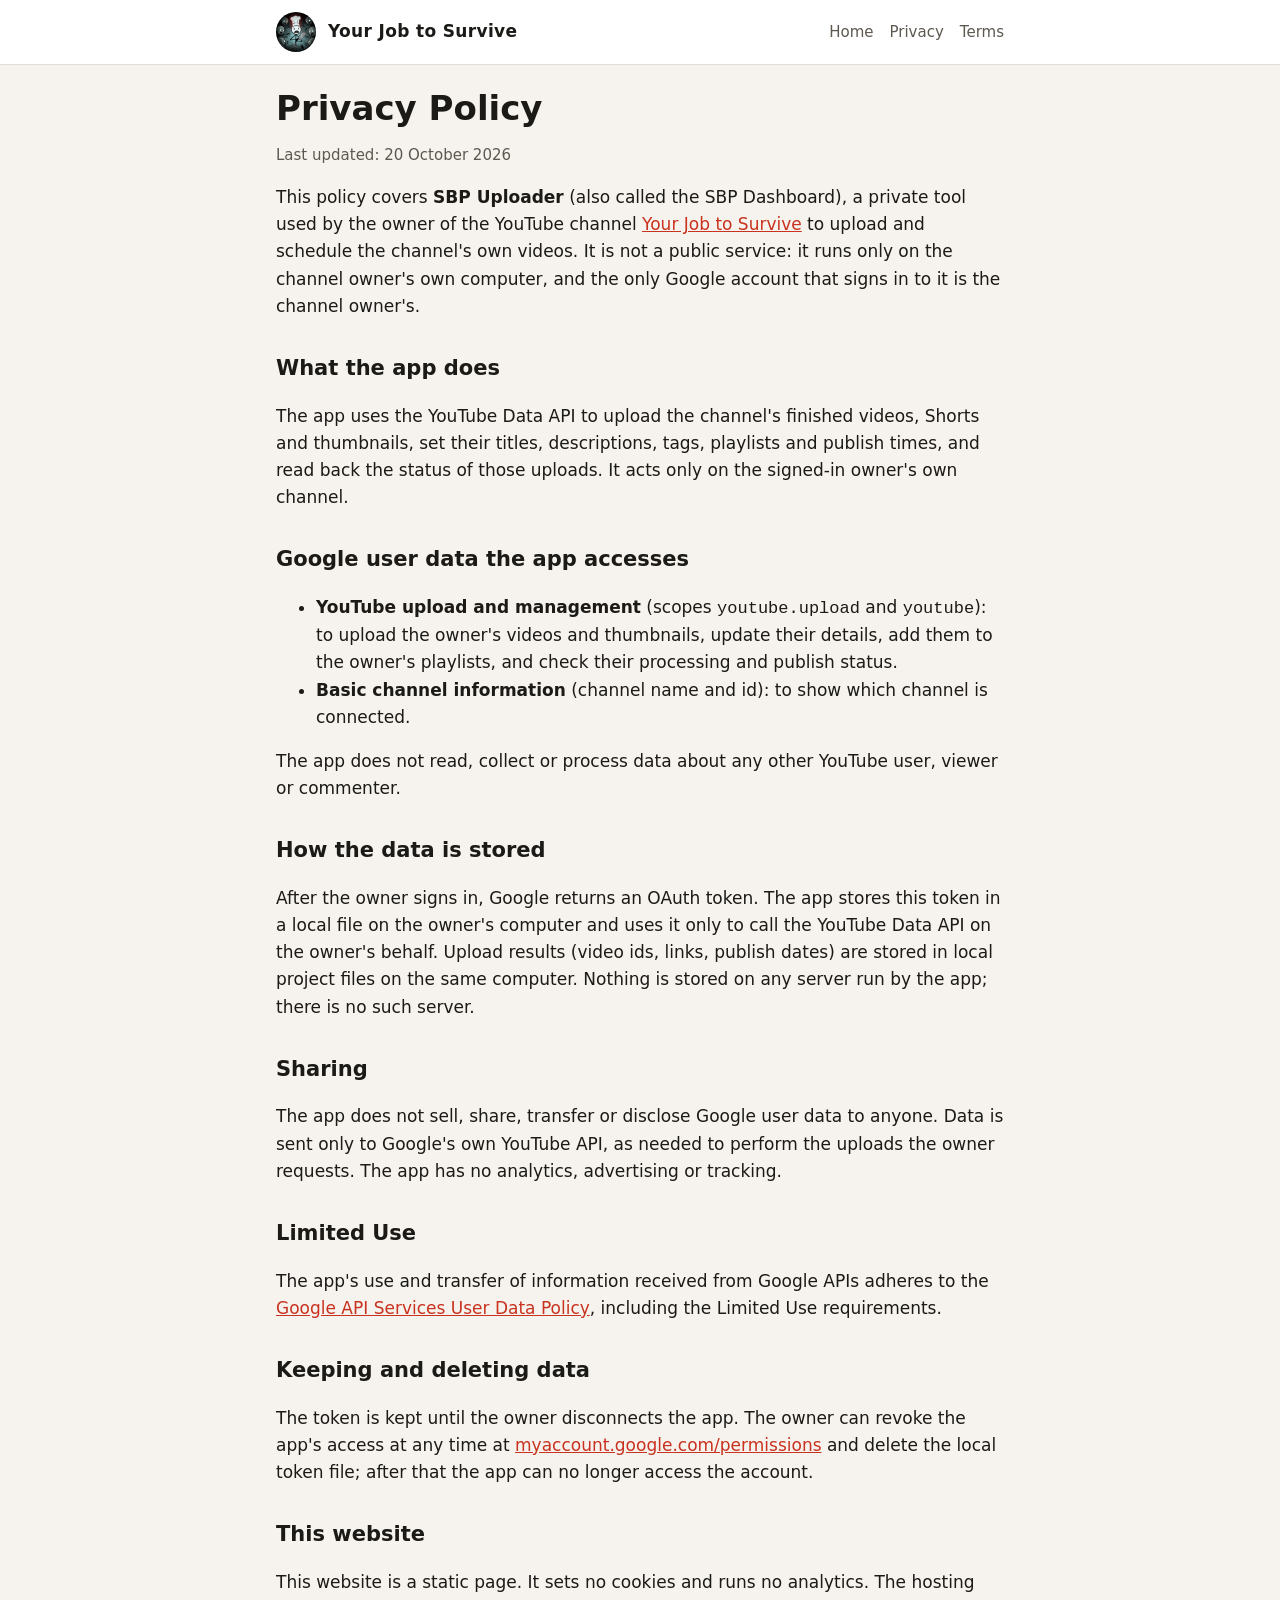
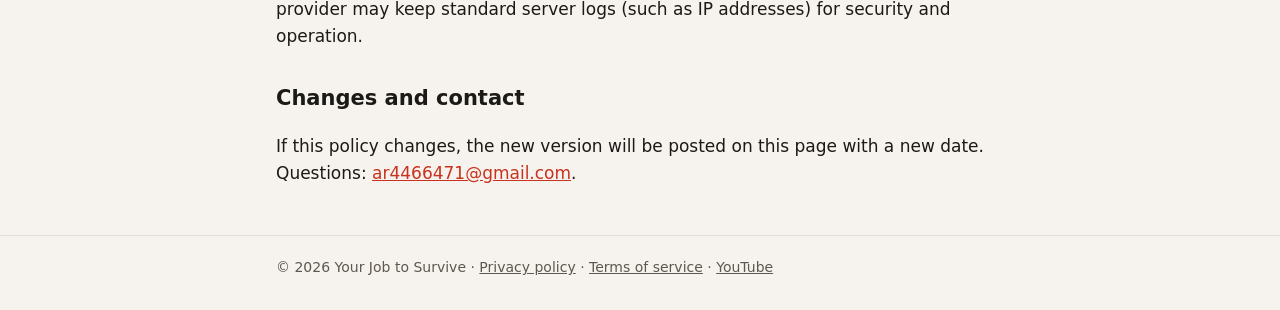
==== privacy.html @ 5906e357 "Your Job to Survive: home, privacy policy, terms" ====
<!doctype html>
<html lang="en">
<head>
<meta charset="utf-8">
<meta name="viewport" content="width=device-width, initial-scale=1">
<title>Privacy Policy · Your Job to Survive</title>
<meta name="description" content="Privacy policy of the SBP Dashboard uploader used by the Your Job to Survive YouTube channel.">
<link rel="icon" href="favicon.png">
<link rel="stylesheet" href="style.css">
</head>
<body>
<header class="top"><div class="wrap">
  <img src="img/avatar.jpg" alt="">
  <a class="name" href="./">Your Job to Survive</a>
  <nav><a href="./">Home</a><a href="privacy.html">Privacy</a><a href="terms.html">Terms</a></nav>
</div></header>

<main class="wrap">
  <h1>Privacy Policy</h1>
  <p class="meta">Last updated: 20 October 2026</p>

  <p>This policy covers <strong>SBP Uploader</strong> (also called the SBP Dashboard), a private tool used by the owner of the YouTube channel <a href="https://www.youtube.com/@your-job-to-survive">Your Job to Survive</a> to upload and schedule the channel's own videos. It is not a public service: it runs only on the channel owner's own computer, and the only Google account that signs in to it is the channel owner's.</p>

  <h2>What the app does</h2>
  <p>The app uses the YouTube Data API to upload the channel's finished videos, Shorts and thumbnails, set their titles, descriptions, tags, playlists and publish times, and read back the status of those uploads. It acts only on the signed-in owner's own channel.</p>

  <h2>Google user data the app accesses</h2>
  <ul>
    <li><strong>YouTube upload and management</strong> (scopes <code>youtube.upload</code> and <code>youtube</code>): to upload the owner's videos and thumbnails, update their details, add them to the owner's playlists, and check their processing and publish status.</li>
    <li><strong>Basic channel information</strong> (channel name and id): to show which channel is connected.</li>
  </ul>
  <p>The app does not read, collect or process data about any other YouTube user, viewer or commenter.</p>

  <h2>How the data is stored</h2>
  <p>After the owner signs in, Google returns an OAuth token. The app stores this token in a local file on the owner's computer and uses it only to call the YouTube Data API on the owner's behalf. Upload results (video ids, links, publish dates) are stored in local project files on the same computer. Nothing is stored on any server run by the app; there is no such server.</p>

  <h2>Sharing</h2>
  <p>The app does not sell, share, transfer or disclose Google user data to anyone. Data is sent only to Google's own YouTube API, as needed to perform the uploads the owner requests. The app has no analytics, advertising or tracking.</p>

  <h2>Limited Use</h2>
  <p>The app's use and transfer of information received from Google APIs adheres to the <a href="https://developers.google.com/terms/api-services-user-data-policy">Google API Services User Data Policy</a>, including the Limited Use requirements.</p>

  <h2>Keeping and deleting data</h2>
  <p>The token is kept until the owner disconnects the app. The owner can revoke the app's access at any time at <a href="https://myaccount.google.com/permissions">myaccount.google.com/permissions</a> and delete the local token file; after that the app can no longer access the account.</p>

  <h2>This website</h2>
  <p>This website is a static page. It sets no cookies and runs no analytics. The hosting provider may keep standard server logs (such as IP addresses) for security and operation.</p>

  <h2>Changes and contact</h2>
  <p>If this policy changes, the new version will be posted on this page with a new date. Questions: <a href="mailto:ar4466471@gmail.com">ar4466471@gmail.com</a>.</p>
</main>

<footer><div class="wrap">
  © 2026 Your Job to Survive · <a href="privacy.html">Privacy policy</a> · <a href="terms.html">Terms of service</a> · <a href="https://www.youtube.com/@your-job-to-survive">YouTube</a>
</div></footer>
</body>
</html>
---- style.css ----
:root {
  --bg: #f6f3ee; --card: #ffffff; --ink: #1b1a17; --muted: #5d5850; --line: #e2ddd3; --accent: #c8321e;
}
@media (prefers-color-scheme: dark) {
  :root { --bg: #141311; --card: #1d1c19; --ink: #efebe4; --muted: #a9a297; --line: #34312c; --accent: #ff6a50; }
}
* { box-sizing: border-box; }
html { -webkit-text-size-adjust: 100%; }
body { margin: 0; background: var(--bg); color: var(--ink); font: 17px/1.6 system-ui, -apple-system, "Segoe UI", Roboto, Arial, sans-serif; }
a { color: var(--accent); }
.wrap { max-width: 760px; margin: 0 auto; padding: 0 16px; }
header.top { border-bottom: 1px solid var(--line); background: var(--card); }
header.top .wrap { display: flex; align-items: center; gap: 12px; padding-top: 12px; padding-bottom: 12px; flex-wrap: wrap; }
header.top img { width: 40px; height: 40px; border-radius: 50%; }
header.top .name { font-weight: 800; letter-spacing: .02em; color: var(--ink); text-decoration: none; }
header.top nav { margin-left: auto; display: flex; gap: 16px; font-size: 15px; }
header.top nav a { color: var(--muted); text-decoration: none; }
header.top nav a:hover { color: var(--accent); }
.banner { display: block; width: 100%; height: auto; border-radius: 12px; margin: 24px 0 8px; }
h1 { font-size: 34px; line-height: 1.15; margin: 24px 0 8px; }
h2 { font-size: 21px; margin: 32px 0 6px; }
p, li { color: var(--ink); }
.lead { font-size: 19px; color: var(--muted); }
.btn { display: inline-block; background: var(--accent); color: #fff; text-decoration: none; font-weight: 700; padding: 11px 20px; border-radius: 8px; margin: 12px 0; }
.meta { color: var(--muted); font-size: 15px; }
footer { border-top: 1px solid var(--line); margin-top: 48px; padding: 20px 0 32px; color: var(--muted); font-size: 14px; }
footer a { color: var(--muted); }
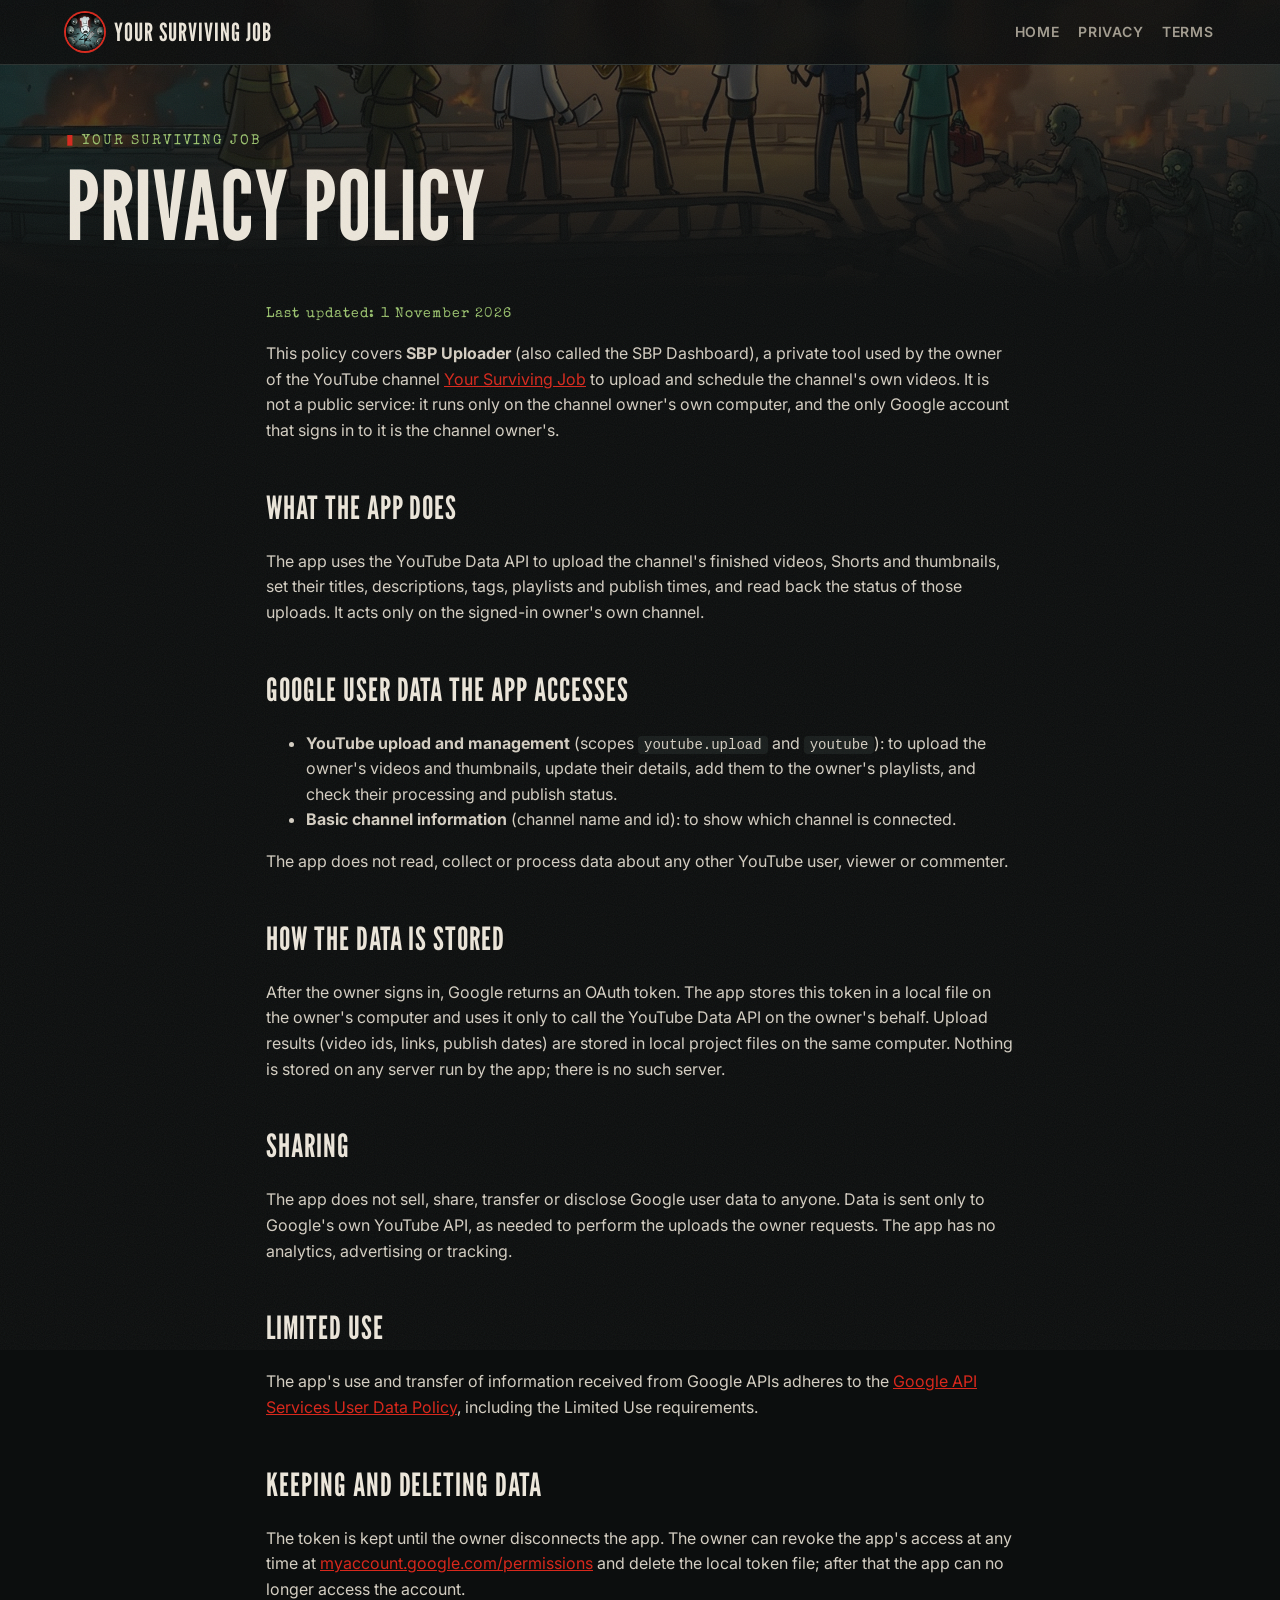
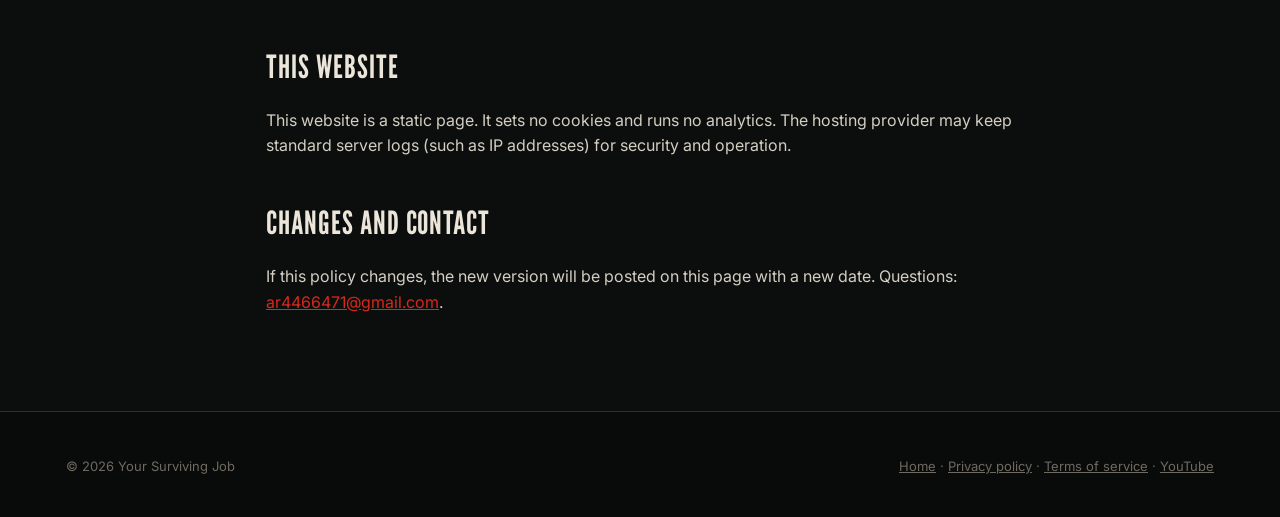
==== commit c623e00d: "Your Surviving Job: new case-archive site, link to @YourSurvivingJob Hero video loop, newest file, c" ====
--- a/privacy.html
+++ b/privacy.html
@@ -3,23 +3,27 @@
 <head>
 <meta charset="utf-8">
 <meta name="viewport" content="width=device-width, initial-scale=1">
-<title>Privacy Policy · Your Job to Survive</title>
-<meta name="description" content="Privacy policy of the SBP Dashboard uploader used by the Your Job to Survive YouTube channel.">
+<title>Privacy Policy · Your Surviving Job</title>
+<meta name="description" content="Privacy policy of the SBP Uploader used by the Your Surviving Job YouTube channel.">
+<meta name="theme-color" content="#0c0e0e">
 <link rel="icon" href="favicon.png">
+<link rel="preconnect" href="https://fonts.googleapis.com">
+<link rel="preconnect" href="https://fonts.gstatic.com" crossorigin>
+<link href="https://fonts.googleapis.com/css2?family=Inter:wght@400;600;700&family=League+Gothic&family=Special+Elite&display=swap" rel="stylesheet">
 <link rel="stylesheet" href="style.css">
 </head>
 <body>
-<header class="top"><div class="wrap">
-  <img src="img/avatar.jpg" alt="">
-  <a class="name" href="./">Your Job to Survive</a>
-  <nav><a href="./">Home</a><a href="privacy.html">Privacy</a><a href="terms.html">Terms</a></nav>
-</div></header>
+<header class="nav solid">
+  <div class="wrap">
+    <a class="brand" href="./"><img src="img/avatar.jpg" alt=""><span>Your Surviving Job</span></a>
+    <nav class="nav-links legal-links"><a href="./">Home</a><a href="privacy.html">Privacy</a><a href="terms.html">Terms</a></nav>
+  </div>
+</header>
+<section class="legal-hero"><div class="wrap"><p class="kicker">Your Surviving Job</p><h1>Privacy Policy</h1></div></section>
+<main class="wrap legal">
+<p class="meta">Last updated: 1 November 2026</p>
 
-<main class="wrap">
-  <h1>Privacy Policy</h1>
-  <p class="meta">Last updated: 20 October 2026</p>
-
-  <p>This policy covers <strong>SBP Uploader</strong> (also called the SBP Dashboard), a private tool used by the owner of the YouTube channel <a href="https://www.youtube.com/@your-job-to-survive">Your Job to Survive</a> to upload and schedule the channel's own videos. It is not a public service: it runs only on the channel owner's own computer, and the only Google account that signs in to it is the channel owner's.</p>
+  <p>This policy covers <strong>SBP Uploader</strong> (also called the SBP Dashboard), a private tool used by the owner of the YouTube channel <a href="https://www.youtube.com/@YourSurvivingJob">Your Surviving Job</a> to upload and schedule the channel's own videos. It is not a public service: it runs only on the channel owner's own computer, and the only Google account that signs in to it is the channel owner's.</p>
 
   <h2>What the app does</h2>
   <p>The app uses the YouTube Data API to upload the channel's finished videos, Shorts and thumbnails, set their titles, descriptions, tags, playlists and publish times, and read back the status of those uploads. It acts only on the signed-in owner's own channel.</p>
@@ -49,9 +53,13 @@
   <h2>Changes and contact</h2>
   <p>If this policy changes, the new version will be posted on this page with a new date. Questions: <a href="mailto:ar4466471@gmail.com">ar4466471@gmail.com</a>.</p>
 </main>
-
-<footer><div class="wrap">
-  © 2026 Your Job to Survive · <a href="privacy.html">Privacy policy</a> · <a href="terms.html">Terms of service</a> · <a href="https://www.youtube.com/@your-job-to-survive">YouTube</a>
-</div></footer>
+<footer>
+  <div class="wrap">
+    <div class="fineprint" style="margin-top:0;border-top:0;padding-top:0">
+      <span>© 2026 Your Surviving Job</span>
+      <span><a href="./" style="color:inherit">Home</a> · <a href="privacy.html" style="color:inherit">Privacy policy</a> · <a href="terms.html" style="color:inherit">Terms of service</a> · <a href="https://www.youtube.com/@YourSurvivingJob" style="color:inherit">YouTube</a></span>
+    </div>
+  </div>
+</footer>
 </body>
 </html>
--- a/style.css
+++ b/style.css
@@ -1,27 +1,308 @@
+/* Your Surviving Job — channel site. Dark "case archive" look: blood red, zombie green, manila folders. */
 :root {
-  --bg: #f6f3ee; --card: #ffffff; --ink: #1b1a17; --muted: #5d5850; --line: #e2ddd3; --accent: #c8321e;
-}
-@media (prefers-color-scheme: dark) {
-  :root { --bg: #141311; --card: #1d1c19; --ink: #efebe4; --muted: #a9a297; --line: #34312c; --accent: #ff6a50; }
+  color-scheme: dark;
+  --bg: #0c0e0e;
+  --bg-2: #131716;
+  --panel: #181d1c;
+  --line: #2a312f;
+  --ink: #ece6da;
+  --muted: #a39d90;
+  --dim: #6f6a61;
+  --red: #d8281c;
+  --red-deep: #8f130c;
+  --green: #9cc46f;
+  --manila: #d9c49a;
+  --manila-dark: #b59f72;
+  --paper: #efe7d4;
+  --paper-ink: #2a241b;
+  --display: "League Gothic", "Oswald", Impact, sans-serif;
+  --type: "Special Elite", "Courier New", monospace;
+  --body: "Inter", system-ui, -apple-system, "Segoe UI", Roboto, Arial, sans-serif;
+  --wrap: 1180px;
+  --radius: 10px;
 }
 * { box-sizing: border-box; }
-html { -webkit-text-size-adjust: 100%; }
-body { margin: 0; background: var(--bg); color: var(--ink); font: 17px/1.6 system-ui, -apple-system, "Segoe UI", Roboto, Arial, sans-serif; }
-a { color: var(--accent); }
-.wrap { max-width: 760px; margin: 0 auto; padding: 0 16px; }
-header.top { border-bottom: 1px solid var(--line); background: var(--card); }
-header.top .wrap { display: flex; align-items: center; gap: 12px; padding-top: 12px; padding-bottom: 12px; flex-wrap: wrap; }
-header.top img { width: 40px; height: 40px; border-radius: 50%; }
-header.top .name { font-weight: 800; letter-spacing: .02em; color: var(--ink); text-decoration: none; }
-header.top nav { margin-left: auto; display: flex; gap: 16px; font-size: 15px; }
-header.top nav a { color: var(--muted); text-decoration: none; }
-header.top nav a:hover { color: var(--accent); }
-.banner { display: block; width: 100%; height: auto; border-radius: 12px; margin: 24px 0 8px; }
-h1 { font-size: 34px; line-height: 1.15; margin: 24px 0 8px; }
-h2 { font-size: 21px; margin: 32px 0 6px; }
-p, li { color: var(--ink); }
-.lead { font-size: 19px; color: var(--muted); }
-.btn { display: inline-block; background: var(--accent); color: #fff; text-decoration: none; font-weight: 700; padding: 11px 20px; border-radius: 8px; margin: 12px 0; }
-.meta { color: var(--muted); font-size: 15px; }
-footer { border-top: 1px solid var(--line); margin-top: 48px; padding: 20px 0 32px; color: var(--muted); font-size: 14px; }
-footer a { color: var(--muted); }
+html { -webkit-text-size-adjust: 100%; scroll-behavior: smooth; scroll-padding-top: 72px; }
+body { margin: 0; background: var(--bg); color: var(--ink); font: 16px/1.6 var(--body); overflow-x: hidden; }
+img, video { max-width: 100%; display: block; }
+a { color: var(--red); }
+button { font: inherit; color: inherit; }
+:focus-visible { outline: 2px solid var(--green); outline-offset: 3px; }
+.wrap { max-width: var(--wrap); margin: 0 auto; padding: 0 16px; }
+.sr-only { position: absolute; width: 1px; height: 1px; overflow: hidden; clip: rect(0 0 0 0); white-space: nowrap; }
+
+/* film grain over everything */
+body::after {
+  content: ""; position: fixed; inset: -50%; z-index: 90; pointer-events: none; opacity: .06;
+  background-image: url("data:image/svg+xml,%3Csvg xmlns='http://www.w3.org/2000/svg' width='160' height='160'%3E%3Cfilter id='n'%3E%3CfeTurbulence type='fractalNoise' baseFrequency='.9' numOctaves='2' stitchTiles='stitch'/%3E%3C/filter%3E%3Crect width='100%25' height='100%25' filter='url(%23n)'/%3E%3C/svg%3E");
+  animation: grain 1s steps(4) infinite;
+}
+@keyframes grain { 0% { transform: translate(0, 0); } 25% { transform: translate(-3%, 2%); } 50% { transform: translate(2%, -3%); } 75% { transform: translate(-2%, -1%); } }
+
+/* ---------- buttons, labels ---------- */
+.btn {
+  display: inline-flex; align-items: center; gap: 10px; border: 0; cursor: pointer; text-decoration: none;
+  font-family: var(--display); font-size: 22px; letter-spacing: .04em; text-transform: uppercase; line-height: 1;
+  padding: 14px 22px 12px; border-radius: 6px; transition: transform .15s, background .15s, box-shadow .15s;
+}
+.btn svg { width: 18px; height: 18px; flex: none; }
+.btn-red { background: var(--red); color: #fff; box-shadow: 0 8px 30px -8px rgba(216, 40, 28, .7); }
+.btn-red:hover { background: #ee3426; transform: translateY(-2px); }
+.btn-ghost { background: rgba(255, 255, 255, .06); color: var(--ink); box-shadow: inset 0 0 0 1px rgba(255, 255, 255, .22); }
+.btn-ghost:hover { background: rgba(255, 255, 255, .12); transform: translateY(-2px); }
+.btn-paper { background: var(--paper-ink); color: var(--paper); }
+.btn-paper:hover { background: #000; }
+.kicker { font-family: var(--type); color: var(--green); font-size: 14px; letter-spacing: .14em; text-transform: uppercase; margin: 0 0 10px; }
+.kicker::before { content: "▮ "; color: var(--red); animation: blink 1.1s steps(2) infinite; }
+@keyframes blink { 50% { opacity: 0; } }
+.h-sec { font-family: var(--display); font-weight: 400; text-transform: uppercase; font-size: clamp(44px, 7vw, 84px); line-height: .92; margin: 0 0 14px; letter-spacing: .01em; }
+.h-sec em { font-style: normal; color: var(--red); }
+.lede { color: var(--muted); font-size: 18px; max-width: 640px; margin: 0; }
+section { position: relative; padding: 96px 0; }
+
+/* ---------- nav ---------- */
+.nav { position: fixed; inset: 0 0 auto; z-index: 50; transition: background .25s, box-shadow .25s; }
+.nav.solid { background: rgba(12, 14, 14, .92); backdrop-filter: blur(10px); box-shadow: 0 1px 0 var(--line); }
+.nav .wrap { display: flex; align-items: center; gap: 18px; height: 64px; }
+.brand { display: flex; align-items: center; gap: 10px; color: var(--ink); text-decoration: none; flex: none; }
+.brand img { width: 38px; height: 38px; border-radius: 50%; box-shadow: 0 0 0 2px var(--red); }
+.brand span { font-family: var(--display); font-size: 25px; letter-spacing: .04em; text-transform: uppercase; line-height: 1; }
+.nav-links { display: flex; gap: 22px; margin-left: auto; }
+.nav-links a { color: var(--muted); text-decoration: none; font-size: 14px; font-weight: 600; letter-spacing: .06em; text-transform: uppercase; }
+.nav-links a:hover { color: var(--ink); }
+.nav .btn { font-size: 18px; padding: 10px 16px 9px; }
+.menu-btn { display: none; background: none; border: 0; padding: 8px; margin-left: auto; cursor: pointer; }
+.menu-btn svg { width: 26px; height: 26px; }
+@media (max-width: 920px) {
+  .nav-links { position: fixed; inset: 64px 0 auto; flex-direction: column; gap: 0; background: rgba(12, 14, 14, .97); padding: 8px 16px 18px; display: none; box-shadow: 0 1px 0 var(--line); }
+  .nav-links.open { display: flex; }
+  .nav-links a { padding: 13px 0; border-bottom: 1px solid var(--line); font-size: 15px; }
+  .menu-btn { display: block; }
+  .nav .btn { display: none; }
+}
+
+/* ---------- hero ---------- */
+.hero { min-height: 100svh; display: flex; align-items: flex-end; padding: 120px 0 56px; overflow: hidden; isolation: isolate; }
+.hero-bg { position: absolute; inset: 0; z-index: -2; }
+.hero-bg video, .hero-bg img { width: 100%; height: 100%; object-fit: cover; transform: scale(1.06); animation: drift 22s ease-in-out infinite alternate; }
+@keyframes drift { to { transform: scale(1.14) translate(-1.5%, -1%); } }
+.hero::before { content: ""; position: absolute; inset: 0; z-index: -1;
+  background: linear-gradient(90deg, rgba(12, 14, 14, .82) 0%, rgba(12, 14, 14, .45) 45%, rgba(12, 14, 14, .1) 75%),
+    linear-gradient(180deg, rgba(12, 14, 14, .65) 0%, rgba(12, 14, 14, 0) 25%, rgba(12, 14, 14, .2) 60%, var(--bg) 100%); }
+.hero::after { content: ""; position: absolute; inset: 0; z-index: -1; pointer-events: none;
+  background: repeating-linear-gradient(0deg, rgba(0, 0, 0, .18) 0 1px, transparent 1px 3px); mix-blend-mode: multiply; }
+.hero h1 { font-family: var(--display); font-weight: 400; text-transform: uppercase; margin: 0 0 18px;
+  font-size: clamp(58px, 11vw, 150px); line-height: .86; letter-spacing: .005em; text-shadow: 0 6px 40px rgba(0, 0, 0, .6); }
+.hero h1 .blood { color: var(--red); position: relative; display: inline-block; text-shadow: 0 0 30px rgba(216, 40, 28, .45); }
+.drip { position: absolute; top: 88%; width: .07em; background: var(--red); border-radius: 0 0 .05em .05em; animation: drip 3.6s ease-in infinite; }
+.drip::after { content: ""; position: absolute; left: 50%; bottom: -.05em; width: .11em; height: .11em; transform: translateX(-50%); border-radius: 50%; background: var(--red); }
+@keyframes drip { 0% { height: 0; opacity: 1; } 60% { height: .32em; opacity: 1; } 100% { height: .36em; opacity: 0; } }
+.hero .lede { color: #d8d2c6; font-size: clamp(17px, 2vw, 21px); max-width: 600px; margin-bottom: 30px; }
+.hero-cta { display: flex; flex-wrap: wrap; gap: 12px; }
+.stats { display: grid; grid-template-columns: repeat(4, 1fr); gap: 0; margin-top: 56px; border-top: 1px solid rgba(255, 255, 255, .14); }
+.stat { padding: 18px 16px 0 0; }
+.stat b { display: block; font-family: var(--display); font-weight: 400; font-size: clamp(40px, 5vw, 60px); line-height: 1; color: var(--ink); }
+.stat span { font-family: var(--type); font-size: 13px; color: var(--muted); letter-spacing: .08em; text-transform: uppercase; }
+@media (max-width: 640px) { .stats { grid-template-columns: repeat(2, 1fr); row-gap: 14px; } }
+.scroll-cue { position: absolute; left: 50%; bottom: 14px; transform: translateX(-50%); width: 22px; height: 36px; border: 2px solid rgba(255, 255, 255, .35); border-radius: 12px; }
+.scroll-cue::after { content: ""; position: absolute; left: 50%; top: 7px; width: 4px; height: 8px; margin-left: -2px; border-radius: 2px; background: var(--ink); animation: cue 1.8s infinite; }
+@keyframes cue { 0% { opacity: 0; transform: translateY(0); } 40% { opacity: 1; } 100% { opacity: 0; transform: translateY(12px); } }
+
+/* ---------- ticker ---------- */
+.ticker { background: var(--red); color: #fff; overflow: hidden; white-space: nowrap; transform: rotate(-1.2deg); margin: -18px -10px 0; position: relative; z-index: 3; box-shadow: 0 10px 30px rgba(0, 0, 0, .5); }
+.ticker-track { display: inline-flex; gap: 40px; padding: 11px 0 9px; animation: tick 40s linear infinite; font-family: var(--display); font-size: 24px; letter-spacing: .06em; text-transform: uppercase; }
+.ticker-track span::before { content: "☠"; margin-right: 40px; opacity: .7; }
+@keyframes tick { to { transform: translateX(-50%); } }
+
+/* ---------- newest file ---------- */
+.feature { display: grid; grid-template-columns: 1.6fr 1fr; gap: 0; margin-top: 40px; border-radius: var(--radius); overflow: hidden; box-shadow: 0 30px 80px -30px rgba(0, 0, 0, .9); }
+.feature > * { min-width: 0; }
+.feature-media { position: relative; cursor: pointer; background: #000; overflow: hidden; display: flex; align-items: center; }
+.feature-media::before { content: ""; position: absolute; inset: -30px; background: var(--thumb) center / cover; filter: blur(22px) brightness(.45); }
+.feature-media img { position: relative; width: 100%; aspect-ratio: 16 / 9; object-fit: cover; transition: transform .6s, filter .3s; box-shadow: 0 10px 40px rgba(0, 0, 0, .6); }
+.feature-media:hover img { transform: scale(1.04); filter: brightness(1.1); }
+.play { position: absolute; inset: 0; margin: auto; width: 88px; height: 88px; border-radius: 50%; border: 0; cursor: pointer; background: rgba(216, 40, 28, .92); display: grid; place-items: center; box-shadow: 0 0 0 10px rgba(216, 40, 28, .25); transition: transform .2s, box-shadow .2s; }
+.play svg { width: 34px; height: 34px; margin-left: 5px; fill: #fff; }
+.feature-media:hover .play, .play:hover { transform: scale(1.08); box-shadow: 0 0 0 16px rgba(216, 40, 28, .2); }
+.badge-new { position: absolute; top: 16px; left: 16px; background: var(--green); color: #0c0e0e; font-family: var(--display); font-size: 20px; letter-spacing: .06em; padding: 5px 12px 3px; border-radius: 4px; text-transform: uppercase; }
+.folder { background: var(--manila); color: var(--paper-ink); padding: 26px 28px 24px; position: relative;
+  background-image: radial-gradient(circle at 85% 15%, rgba(120, 80, 30, .18), transparent 40%), radial-gradient(circle at 10% 90%, rgba(90, 60, 20, .2), transparent 45%); }
+.folder .no { font-family: var(--type); font-size: 14px; letter-spacing: .12em; color: #6b5a3a; }
+.folder h3 { font-family: var(--display); font-weight: 400; font-size: 64px; line-height: .9; text-transform: uppercase; margin: 6px 0 12px; }
+.folder p { margin: 0 0 16px; font-size: 15px; line-height: 1.5; }
+.stamp-hook { display: inline-block; font-family: var(--display); font-size: 26px; letter-spacing: .04em; color: var(--red-deep); border: 3px solid var(--red-deep); padding: 4px 12px 1px; transform: rotate(-3deg); margin: 0 0 18px; mix-blend-mode: multiply; opacity: .9; }
+.folder .btn { margin-top: 6px; }
+
+/* scorecard bars (shared) */
+.score { display: grid; gap: 8px; margin: 0 0 18px; }
+.score-row { display: grid; grid-template-columns: 92px 1fr 26px; align-items: center; gap: 10px; font-family: var(--type); font-size: 13px; letter-spacing: .06em; }
+.score-bar { height: 9px; background: rgba(0, 0, 0, .14); border-radius: 5px; overflow: hidden; }
+.score-bar i { display: block; height: 100%; width: 0; background: currentColor; border-radius: 5px; transition: width 1.1s cubic-bezier(.2, .8, .2, 1); }
+.score-row b { text-align: right; font-family: var(--display); font-weight: 400; font-size: 20px; }
+.verdict { display: flex; align-items: baseline; gap: 10px; font-family: var(--type); font-size: 13px; letter-spacing: .1em; }
+.verdict b { font-family: var(--display); font-weight: 400; font-size: 30px; letter-spacing: .04em; }
+.v-ASSET { color: #2f6b1b; } .v-FUNCTIONAL { color: #8a5a00; } .v-EXPENDABLE { color: var(--red-deep); }
+@media (max-width: 860px) { .feature { grid-template-columns: 1fr; } .folder h3 { font-size: 52px; } }
+
+/* ---------- case files ---------- */
+#files { background: linear-gradient(180deg, var(--bg) 0%, var(--bg-2) 100%); }
+.files-head { display: flex; flex-wrap: wrap; align-items: end; justify-content: space-between; gap: 22px; }
+.chips { display: flex; flex-wrap: wrap; gap: 8px; }
+.chip { border: 1px solid var(--line); background: var(--panel); color: var(--muted); padding: 8px 14px; border-radius: 99px; font-size: 14px; font-weight: 600; cursor: pointer; transition: all .15s; }
+.chip:hover { color: var(--ink); border-color: #45504c; }
+.chip[aria-pressed="true"] { background: var(--ink); color: var(--bg); border-color: var(--ink); }
+.chip small { opacity: .6; margin-left: 4px; }
+.grid { display: grid; grid-template-columns: repeat(auto-fill, minmax(260px, 1fr)); gap: 26px 20px; margin-top: 34px; }
+.card { position: relative; background: var(--panel); border-radius: 4px 12px 12px 12px; cursor: pointer; text-align: left; border: 0; padding: 0; transition: transform .25s, box-shadow .25s; box-shadow: 0 1px 0 rgba(255, 255, 255, .04) inset; animation: rise .5s both; }
+.card::before { content: attr(data-no); position: absolute; left: 0; top: -18px; height: 19px; padding: 2px 14px 0; background: var(--panel); border-radius: 6px 10px 0 0; font-family: var(--type); font-size: 12px; color: var(--muted); letter-spacing: .1em; }
+.card:hover { transform: translateY(-6px) rotate(-.4deg); box-shadow: 0 24px 50px -20px rgba(0, 0, 0, .9), 0 0 0 1px rgba(156, 196, 111, .35); }
+.card .thumb { position: relative; aspect-ratio: 16 / 9; overflow: hidden; border-radius: 0 12px 0 0; background: #000; }
+.card .thumb img { width: 100%; height: 100%; object-fit: cover; transition: transform .5s; }
+.card:hover .thumb img { transform: scale(1.06); }
+.card .dur { position: absolute; right: 8px; bottom: 8px; background: rgba(0, 0, 0, .8); color: #fff; font-size: 12px; font-weight: 700; padding: 2px 6px; border-radius: 4px; }
+.card .closed { position: absolute; left: 50%; top: 50%; width: 70%; transform: translate(-50%, -50%) rotate(-12deg) scale(1.6); opacity: 0; transition: opacity .15s, transform .25s cubic-bezier(.3, 1.6, .5, 1); pointer-events: none; filter: drop-shadow(0 4px 10px rgba(0, 0, 0, .5)); }
+.card:hover .closed { opacity: .95; transform: translate(-50%, -50%) rotate(-12deg) scale(1); }
+.card .body { padding: 14px 16px 16px; }
+.card .job { font-family: var(--display); font-size: 34px; line-height: 1; text-transform: uppercase; margin: 0 0 6px; color: var(--ink); }
+.card .hook { font-family: var(--display); color: var(--red); font-size: 19px; letter-spacing: .04em; margin: 0 0 12px; text-transform: uppercase; }
+.card .meta { display: flex; align-items: center; justify-content: space-between; gap: 8px; font-family: var(--type); font-size: 12px; color: var(--muted); letter-spacing: .06em; }
+.meter { display: flex; align-items: center; gap: 6px; }
+.meter i { width: 64px; height: 6px; background: #2b3331; border-radius: 3px; overflow: hidden; display: block; }
+.meter i::after { content: ""; display: block; height: 100%; width: var(--w); background: var(--c, var(--green)); }
+@keyframes rise { from { opacity: 0; transform: translateY(16px); } }
+
+/* ---------- how it works (desk) ---------- */
+#how { background: #0a0b0a url("img/desk.jpg") center / cover no-repeat; overflow: hidden; }
+#how::before { content: ""; position: absolute; inset: 0; background: linear-gradient(180deg, var(--bg-2) 0%, rgba(10, 11, 10, .55) 18%, rgba(10, 11, 10, .55) 82%, var(--bg) 100%); }
+#how .wrap { position: relative; }
+.timeline { display: grid; grid-template-columns: repeat(5, 1fr); gap: 14px; margin-top: 44px; counter-reset: step; }
+.step { background: var(--paper); color: var(--paper-ink); padding: 20px 18px 22px; border-radius: 2px; box-shadow: 0 18px 40px -12px rgba(0, 0, 0, .8); position: relative; transform: rotate(var(--r, 0deg)); transition: transform .25s; }
+.step:hover { transform: rotate(0) translateY(-6px); }
+.step::before { content: ""; position: absolute; top: -9px; left: 50%; width: 54px; height: 20px; margin-left: -27px; background: rgba(230, 220, 190, .55); transform: rotate(-4deg); box-shadow: 0 1px 2px rgba(0, 0, 0, .2); }
+.step .day { font-family: var(--type); font-size: 13px; color: var(--red-deep); letter-spacing: .12em; }
+.step h4 { font-family: var(--display); font-weight: 400; font-size: 34px; line-height: .95; margin: 4px 0 8px; text-transform: uppercase; }
+.step p { margin: 0; font-size: 14.5px; line-height: 1.5; }
+.step svg { width: 38px; height: 38px; margin-bottom: 8px; color: var(--paper-ink); }
+@media (max-width: 980px) { .timeline { grid-template-columns: repeat(2, 1fr); } .step:last-child { grid-column: 1 / -1; } }
+@media (max-width: 560px) { .timeline { grid-template-columns: 1fr; } }
+.verdicts { display: grid; grid-template-columns: 1.2fr 1fr; gap: 26px; margin-top: 46px; align-items: center; }
+.sc-card { background: var(--paper); color: var(--paper-ink); padding: 26px 28px; border-radius: 2px; position: relative; box-shadow: 0 20px 50px -14px rgba(0, 0, 0, .85); transform: rotate(-1deg); }
+.sc-card h4 { font-family: var(--display); font-weight: 400; font-size: 40px; margin: 0 0 4px; text-transform: uppercase; }
+.sc-card .sub { font-family: var(--type); font-size: 13px; color: #6b5a3a; margin: 0 0 18px; letter-spacing: .06em; }
+.sc-card .score-row { grid-template-columns: 110px 1fr 26px; }
+.sc-card .final-stamp { position: absolute; right: 14px; bottom: 18px; width: 190px; transform: rotate(-14deg) scale(2.2); opacity: 0; transition: transform .35s cubic-bezier(.3, 1.7, .5, 1), opacity .1s; mix-blend-mode: multiply; }
+.sc-card.stamped .final-stamp { opacity: .9; transform: rotate(-14deg) scale(1); }
+.verdict-list { display: grid; gap: 14px; }
+.verdict-list div { background: rgba(12, 14, 14, .78); border: 1px solid var(--line); border-left: 4px solid var(--c); padding: 14px 18px; border-radius: 4px; backdrop-filter: blur(4px); }
+.verdict-list b { font-family: var(--display); font-weight: 400; font-size: 28px; letter-spacing: .05em; color: var(--c); }
+.verdict-list p { margin: 2px 0 0; color: #cfc9bc; font-size: 15px; }
+@media (max-width: 860px) { .verdicts { grid-template-columns: 1fr; } }
+
+/* ---------- lineup ---------- */
+#lineup { background: var(--bg); }
+.lineup { position: relative; margin-top: 40px; border-radius: var(--radius); overflow-x: auto; overflow-y: hidden; background: #d6d4cc; box-shadow: inset 0 0 80px rgba(0, 0, 0, .35); scrollbar-color: #555 #222; }
+.lineup-wall { position: relative; display: flex; align-items: flex-end; gap: 8px; padding: 46px 30px 0; min-width: max-content; height: 430px;
+  background: repeating-linear-gradient(180deg, transparent 0 39px, rgba(30, 30, 30, .55) 39px 41px), linear-gradient(180deg, #e3e1d9, #c9c6bc); }
+.lineup-wall::before { content: ""; position: absolute; inset: 0; background: repeating-linear-gradient(180deg, transparent 0 19px, rgba(30, 30, 30, .22) 19px 20px); pointer-events: none; }
+.lineup-wall .ht { position: absolute; left: 6px; font-family: var(--display); font-size: 16px; color: #333; }
+.suspect { position: relative; flex: none; width: 104px; display: flex; flex-direction: column; align-items: center; cursor: pointer; background: none; border: 0; padding: 0; z-index: 1; }
+.suspect img { height: 300px; width: auto; transition: transform .25s; transform-origin: bottom center; filter: drop-shadow(0 6px 0 rgba(0, 0, 0, .15)); }
+.suspect:hover img, .suspect:focus-visible img { transform: translateY(-10px) scale(1.04); }
+.placard { margin-top: 6px; margin-bottom: 14px; background: #1b1b1b; color: #f3efe6; font-family: var(--display); font-size: 17px; letter-spacing: .04em; text-transform: uppercase; padding: 4px 8px 2px; border-radius: 2px; white-space: nowrap; line-height: 1.1; text-align: center; }
+.placard small { display: block; font-family: var(--type); font-size: 10px; color: #aaa; letter-spacing: .1em; }
+.suspect.sealed { cursor: default; }
+.suspect.sealed img { opacity: .9; }
+.suspect.sealed .placard { background: var(--red-deep); }
+.suspect.sealed::after { content: "?"; position: absolute; top: 18px; font-family: var(--display); font-size: 52px; color: #f3efe6; }
+.lineup-note { display: flex; flex-wrap: wrap; justify-content: space-between; gap: 12px; margin-top: 14px; color: var(--muted); font-size: 14px; font-family: var(--type); letter-spacing: .04em; }
+
+/* ---------- rule generator ---------- */
+#rules { background: radial-gradient(ellipse at 70% 40%, rgba(156, 196, 111, .08), transparent 60%), var(--bg-2); }
+.rules-grid { display: grid; grid-template-columns: 1fr 1.1fr; gap: 48px; align-items: center; }
+.note { background: var(--paper); color: var(--paper-ink); padding: 40px 36px 30px; position: relative; transform: rotate(1.4deg); box-shadow: 0 30px 60px -20px rgba(0, 0, 0, .9);
+  -webkit-mask: linear-gradient(#000, #000) top / 100% calc(100% - 12px) no-repeat, radial-gradient(circle 7px at 50% 100%, transparent 98%, #000) bottom / 18px 12px repeat-x;
+  mask: linear-gradient(#000, #000) top / 100% calc(100% - 12px) no-repeat, radial-gradient(circle 7px at 50% 100%, transparent 98%, #000) bottom / 18px 12px repeat-x; }
+.note .label { font-family: var(--display); color: var(--red-deep); font-size: 26px; letter-spacing: .08em; }
+.note .rule-text { font-family: var(--type); font-size: clamp(26px, 3.4vw, 38px); line-height: 1.2; margin: 10px 0 24px; min-height: 2.4em; }
+.note .rule-text::after { content: "_"; animation: blink 1s steps(2) infinite; }
+.note .from { font-family: var(--type); font-size: 14px; color: #6b5a3a; border-top: 1px dashed #b4a682; padding-top: 12px; display: flex; justify-content: space-between; gap: 10px; flex-wrap: wrap; align-items: center; }
+.note .from a { color: var(--red-deep); font-weight: 700; }
+.rule-actions { display: flex; flex-wrap: wrap; gap: 12px; margin-top: 28px; }
+
+/* ---------- trailers ---------- */
+.reel { display: grid; grid-auto-flow: column; grid-auto-columns: minmax(220px, 260px); gap: 18px; overflow-x: auto; padding: 36px 2px 18px; scroll-snap-type: x mandatory; scrollbar-color: #444 transparent; }
+.phone { position: relative; scroll-snap-align: start; aspect-ratio: 9 / 16; border-radius: 22px; overflow: hidden; background: #000; border: 3px solid #26302d; box-shadow: 0 24px 60px -24px rgba(0, 0, 0, .9); cursor: pointer; }
+.phone video, .phone img { width: 100%; height: 100%; object-fit: cover; }
+.phone .tag { position: absolute; left: 12px; bottom: 12px; right: 12px; display: flex; justify-content: space-between; align-items: center; font-family: var(--display); font-size: 22px; text-transform: uppercase; letter-spacing: .04em; text-shadow: 0 2px 8px #000; pointer-events: none; }
+.phone .tag span { background: var(--red); padding: 3px 8px 1px; border-radius: 3px; font-size: 15px; }
+.phone .mini-play { position: absolute; inset: 0; margin: auto; width: 64px; height: 64px; border-radius: 50%; background: rgba(0, 0, 0, .55); border: 2px solid rgba(255, 255, 255, .8); display: grid; place-items: center; pointer-events: none; transition: opacity .2s; }
+.phone .mini-play svg { width: 24px; height: 24px; fill: #fff; margin-left: 3px; }
+.phone.playing .mini-play, .phone.playing .tag { opacity: 0; }
+
+/* ---------- next job CTA ---------- */
+.cta { overflow: hidden; isolation: isolate; padding: 130px 0; text-align: center; }
+.cta-bg { position: absolute; inset: 0; z-index: -2; background: url("img/key_D.jpg") center 30% / cover; }
+.cta::before { content: ""; position: absolute; inset: 0; z-index: -1; background: radial-gradient(ellipse at center, rgba(12, 14, 14, .55), rgba(12, 14, 14, .93) 70%), linear-gradient(180deg, var(--bg), transparent 20%, transparent 80%, var(--bg)); }
+.cta .h-sec { font-size: clamp(54px, 10vw, 130px); }
+.cta .lede { margin: 0 auto 30px; color: #d8d2c6; }
+.cta .hero-cta { justify-content: center; }
+.worlds { display: flex; justify-content: center; flex-wrap: wrap; gap: 10px; margin-top: 34px; }
+.worlds span { font-family: var(--type); font-size: 13px; letter-spacing: .1em; text-transform: uppercase; padding: 7px 14px; border: 1px dashed rgba(255, 255, 255, .3); border-radius: 99px; color: var(--muted); }
+.worlds span.on { border-style: solid; border-color: var(--green); color: var(--green); }
+
+/* ---------- footer ---------- */
+footer { border-top: 1px solid var(--line); padding: 44px 0 40px; color: var(--muted); font-size: 14px; background: #090a0a; }
+.foot { display: grid; grid-template-columns: 1.4fr 1fr 1fr; gap: 30px; }
+.foot h5 { font-family: var(--display); font-weight: 400; font-size: 20px; letter-spacing: .08em; color: var(--ink); margin: 0 0 10px; text-transform: uppercase; }
+.foot a { color: var(--muted); text-decoration: none; display: block; padding: 3px 0; }
+.foot a:hover { color: var(--ink); }
+.foot .brand { display: flex; margin-bottom: 12px; color: var(--ink); }
+.fineprint { margin-top: 34px; padding-top: 18px; border-top: 1px solid var(--line); font-size: 13px; color: var(--dim); display: flex; flex-wrap: wrap; gap: 8px 22px; justify-content: space-between; }
+@media (max-width: 760px) { .foot { grid-template-columns: 1fr; } }
+
+/* ---------- modal ---------- */
+.modal { position: fixed; inset: 0; z-index: 100; display: none; align-items: center; justify-content: center; padding: 16px; background: rgba(5, 6, 6, .88); backdrop-filter: blur(6px); }
+.modal.open { display: flex; animation: fade .2s; }
+@keyframes fade { from { opacity: 0; } }
+.modal-box { width: min(1060px, 100%); max-height: calc(100svh - 32px); overflow: auto; background: var(--panel); border-radius: 12px; box-shadow: 0 40px 100px rgba(0, 0, 0, .8); animation: pop .25s cubic-bezier(.2, 1.2, .4, 1); }
+@keyframes pop { from { transform: scale(.94); } }
+.modal .player { position: relative; aspect-ratio: 16 / 9; background: #000; }
+.modal .player iframe { position: absolute; inset: 0; width: 100%; height: 100%; border: 0; }
+.modal-info { display: grid; grid-template-columns: 1.3fr 1fr; gap: 28px; padding: 24px 26px 28px; }
+.modal-info .no { font-family: var(--type); color: var(--green); font-size: 13px; letter-spacing: .12em; }
+.modal-info h3 { font-family: var(--display); font-weight: 400; font-size: 46px; line-height: .95; margin: 4px 0 10px; text-transform: uppercase; }
+.modal-info p { color: #cfc9bc; margin: 0 0 14px; }
+.modal-info .q { font-style: italic; color: var(--muted); border-left: 3px solid var(--red); padding-left: 12px; }
+.modal-info ol { margin: 0; padding: 0; list-style: none; counter-reset: r; display: grid; gap: 6px; }
+.modal-info li { counter-increment: r; font-size: 14px; color: #d7d1c4; display: grid; grid-template-columns: 30px 1fr; }
+.modal-info li::before { content: counter(r, decimal-leading-zero); font-family: var(--type); color: var(--red); }
+.modal-info h4 { font-family: var(--display); font-weight: 400; font-size: 22px; letter-spacing: .08em; margin: 0 0 10px; color: var(--muted); }
+.modal .score { color: var(--green); }
+.modal .score-bar { background: #2b3331; }
+.modal-close { position: fixed; top: 14px; right: 16px; width: 46px; height: 46px; border-radius: 50%; border: 0; background: rgba(255, 255, 255, .1); cursor: pointer; display: grid; place-items: center; }
+.modal-close:hover { background: var(--red); }
+.modal-close svg { width: 22px; height: 22px; }
+@media (max-width: 760px) { .modal-info { grid-template-columns: 1fr; padding: 18px; } }
+
+/* ---------- reveal on scroll ---------- */
+.reveal { opacity: 0; transform: translateY(26px); transition: opacity .7s, transform .7s; }
+.reveal.in { opacity: 1; transform: none; }
+.step.reveal.in { transform: rotate(var(--r, 0deg)); }
+.step.reveal.in:hover { transform: rotate(0) translateY(-6px); }
+
+/* ---------- legal pages ---------- */
+.legal-hero { padding: 130px 0 40px; background: linear-gradient(180deg, rgba(12, 14, 14, .55), var(--bg)), url("img/key_E.jpg") center 40% / cover; }
+.legal-hero h1 { font-family: var(--display); font-weight: 400; font-size: clamp(54px, 9vw, 96px); line-height: .9; text-transform: uppercase; margin: 0; }
+.legal { max-width: 780px; padding-bottom: 80px; }
+.legal .meta { font-family: var(--type); color: var(--green); letter-spacing: .08em; font-size: 14px; }
+.legal h2 { font-family: var(--display); font-weight: 400; font-size: 32px; letter-spacing: .03em; text-transform: uppercase; margin: 38px 0 8px; }
+.legal p, .legal li { color: #d4cec2; }
+.legal code { background: var(--panel); padding: 1px 6px; border-radius: 4px; font-size: 14px; }
+
+@media (prefers-reduced-motion: reduce) {
+  *, *::before, *::after { animation: none !important; transition: none !important; }
+  .reveal { opacity: 1; transform: none; }
+}
+.nav-links.legal-links { display: flex; position: static; flex-direction: row; gap: 18px; background: none; padding: 0; box-shadow: none; }
+.nav-links.legal-links a { padding: 0; border: 0; }
+@media (max-width: 560px) { .legal-links { gap: 14px; } .nav:has(.legal-links) .brand span { display: none; } }
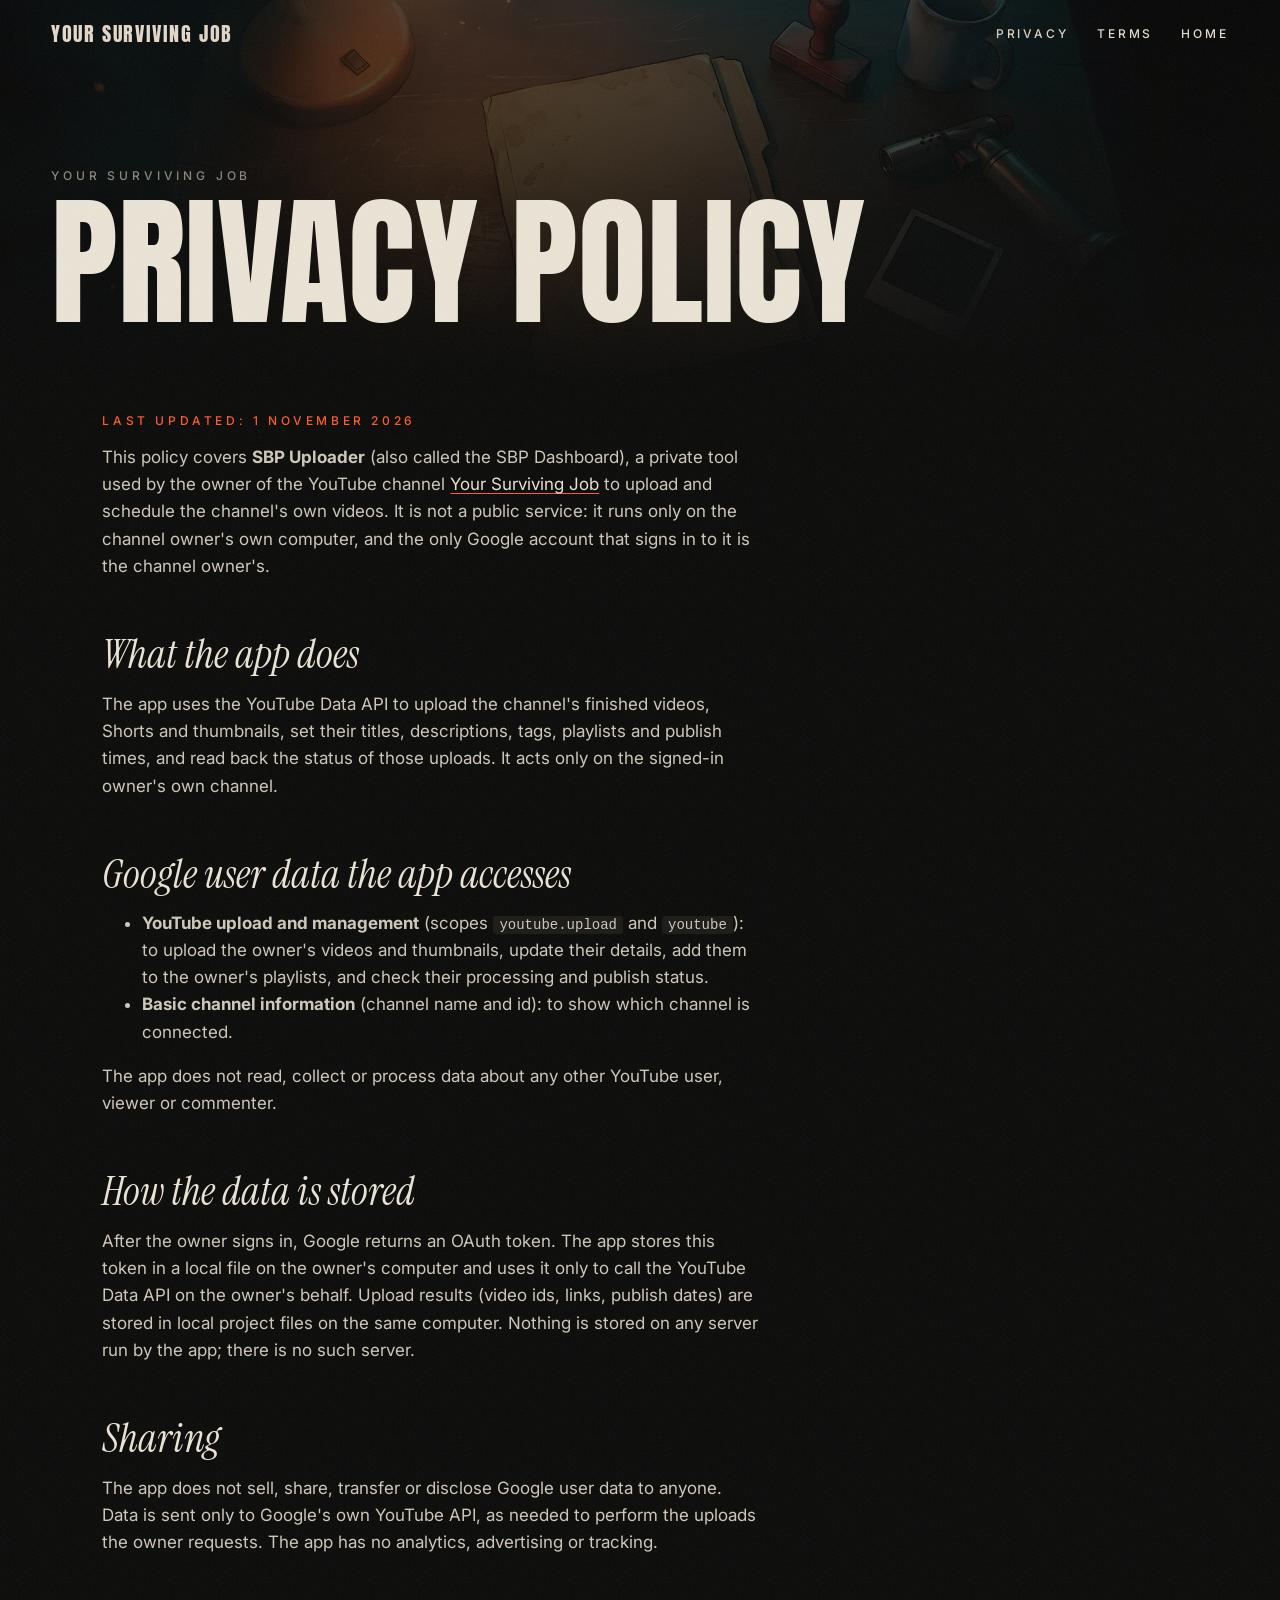
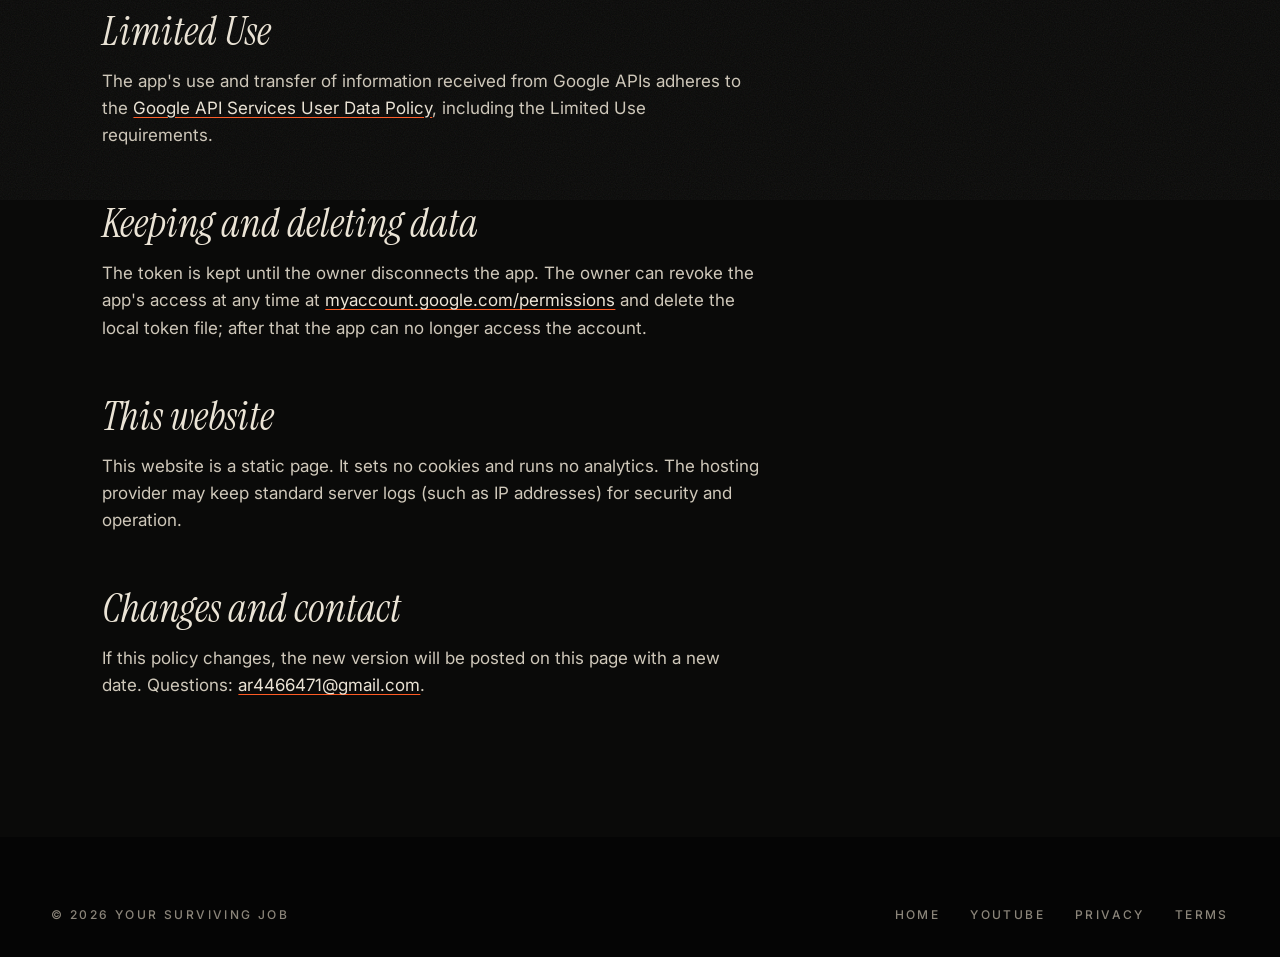
==== commit 48bc0382: "Site v3: cinematic channel introduction Torch-cursor hero over a new painting, manifesto, pinned job" ====
--- a/privacy.html
+++ b/privacy.html
@@ -5,22 +5,25 @@
 <meta name="viewport" content="width=device-width, initial-scale=1">
 <title>Privacy Policy · Your Surviving Job</title>
 <meta name="description" content="Privacy policy of the SBP Uploader used by the Your Surviving Job YouTube channel.">
-<meta name="theme-color" content="#0c0e0e">
+<meta name="theme-color" content="#0a0a09">
 <link rel="icon" href="favicon.png">
 <link rel="preconnect" href="https://fonts.googleapis.com">
 <link rel="preconnect" href="https://fonts.gstatic.com" crossorigin>
-<link href="https://fonts.googleapis.com/css2?family=Inter:wght@400;600;700&family=League+Gothic&family=Special+Elite&display=swap" rel="stylesheet">
+<link href="https://fonts.googleapis.com/css2?family=Anton&family=Instrument+Serif:ital@0;1&family=Inter:wght@400;500;600&display=swap" rel="stylesheet">
 <link rel="stylesheet" href="style.css">
 </head>
 <body>
-<header class="nav solid">
-  <div class="wrap">
-    <a class="brand" href="./"><img src="img/avatar.jpg" alt=""><span>Your Surviving Job</span></a>
-    <nav class="nav-links legal-links"><a href="./">Home</a><a href="privacy.html">Privacy</a><a href="terms.html">Terms</a></nav>
-  </div>
+<div class="grain" aria-hidden="true"></div>
+<header class="bar">
+  <a class="wordmark" href="./">Your Surviving Job</a>
+  <nav class="bar-right">
+    <a class="opt" href="privacy.html">Privacy</a>
+    <a class="opt" href="terms.html">Terms</a>
+    <a href="./">Home</a>
+  </nav>
 </header>
-<section class="legal-hero"><div class="wrap"><p class="kicker">Your Surviving Job</p><h1>Privacy Policy</h1></div></section>
-<main class="wrap legal">
+<section class="legal-head"><div class="eyebrow">Your Surviving Job</div><h1>Privacy Policy</h1></section>
+<main class="legal">
 <p class="meta">Last updated: 1 November 2026</p>
 
   <p>This policy covers <strong>SBP Uploader</strong> (also called the SBP Dashboard), a private tool used by the owner of the YouTube channel <a href="https://www.youtube.com/@YourSurvivingJob">Your Surviving Job</a> to upload and schedule the channel's own videos. It is not a public service: it runs only on the channel owner's own computer, and the only Google account that signs in to it is the channel owner's.</p>
@@ -54,11 +57,14 @@
   <p>If this policy changes, the new version will be posted on this page with a new date. Questions: <a href="mailto:ar4466471@gmail.com">ar4466471@gmail.com</a>.</p>
 </main>
 <footer>
-  <div class="wrap">
-    <div class="fineprint" style="margin-top:0;border-top:0;padding-top:0">
-      <span>© 2026 Your Surviving Job</span>
-      <span><a href="./" style="color:inherit">Home</a> · <a href="privacy.html" style="color:inherit">Privacy policy</a> · <a href="terms.html" style="color:inherit">Terms of service</a> · <a href="https://www.youtube.com/@YourSurvivingJob" style="color:inherit">YouTube</a></span>
-    </div>
+  <div class="foot-row">
+    <span>© 2026 Your Surviving Job</span>
+    <nav>
+      <a href="./">Home</a>
+      <a href="https://www.youtube.com/@YourSurvivingJob" target="_blank" rel="noopener">YouTube</a>
+      <a href="privacy.html">Privacy</a>
+      <a href="terms.html">Terms</a>
+    </nav>
   </div>
 </footer>
 </body>
--- a/style.css
+++ b/style.css
@@ -1,308 +1,204 @@
-/* Your Surviving Job — channel site. Dark "case archive" look: blood red, zombie green, manila folders. */
+/* Your Surviving Job — channel site v3. Near-black canvas, bone type, one ember accent. Anton · Instrument Serif · Inter. */
 :root {
   color-scheme: dark;
-  --bg: #0c0e0e;
-  --bg-2: #131716;
-  --panel: #181d1c;
-  --line: #2a312f;
-  --ink: #ece6da;
-  --muted: #a39d90;
-  --dim: #6f6a61;
-  --red: #d8281c;
-  --red-deep: #8f130c;
-  --green: #9cc46f;
-  --manila: #d9c49a;
-  --manila-dark: #b59f72;
-  --paper: #efe7d4;
-  --paper-ink: #2a241b;
-  --display: "League Gothic", "Oswald", Impact, sans-serif;
-  --type: "Special Elite", "Courier New", monospace;
-  --body: "Inter", system-ui, -apple-system, "Segoe UI", Roboto, Arial, sans-serif;
-  --wrap: 1180px;
-  --radius: 10px;
+  --ink: #0a0a09;
+  --ink-2: #11110f;
+  --bone: #ebe4d6;
+  --muted: #8b857a;
+  --faint: #3b3934;
+  --ember: #ff5b24;
+  --display: "Anton", "Oswald", Impact, sans-serif;
+  --serif: "Instrument Serif", "Times New Roman", serif;
+  --sans: "Inter", system-ui, -apple-system, "Segoe UI", Roboto, sans-serif;
+  --gutter: clamp(16px, 4vw, 64px);
+  --ease: cubic-bezier(.16, 1, .3, 1);
 }
 * { box-sizing: border-box; }
-html { -webkit-text-size-adjust: 100%; scroll-behavior: smooth; scroll-padding-top: 72px; }
-body { margin: 0; background: var(--bg); color: var(--ink); font: 16px/1.6 var(--body); overflow-x: hidden; }
-img, video { max-width: 100%; display: block; }
-a { color: var(--red); }
-button { font: inherit; color: inherit; }
-:focus-visible { outline: 2px solid var(--green); outline-offset: 3px; }
-.wrap { max-width: var(--wrap); margin: 0 auto; padding: 0 16px; }
+html { -webkit-text-size-adjust: 100%; }
+html.lenis, html.lenis body { height: auto; }
+.lenis.lenis-smooth { scroll-behavior: auto !important; }
+body { margin: 0; background: var(--ink); color: var(--bone); font: 400 16px/1.6 var(--sans); overflow-x: clip; -webkit-font-smoothing: antialiased; }
+img, video { display: block; max-width: 100%; }
+a { color: inherit; }
+::selection { background: var(--ember); color: var(--ink); }
+:focus-visible { outline: 1px solid var(--ember); outline-offset: 4px; }
 .sr-only { position: absolute; width: 1px; height: 1px; overflow: hidden; clip: rect(0 0 0 0); white-space: nowrap; }
 
-/* film grain over everything */
-body::after {
-  content: ""; position: fixed; inset: -50%; z-index: 90; pointer-events: none; opacity: .06;
-  background-image: url("data:image/svg+xml,%3Csvg xmlns='http://www.w3.org/2000/svg' width='160' height='160'%3E%3Cfilter id='n'%3E%3CfeTurbulence type='fractalNoise' baseFrequency='.9' numOctaves='2' stitchTiles='stitch'/%3E%3C/filter%3E%3Crect width='100%25' height='100%25' filter='url(%23n)'/%3E%3C/svg%3E");
-  animation: grain 1s steps(4) infinite;
+/* film grain */
+.grain { position: fixed; inset: -100%; z-index: 80; pointer-events: none; opacity: .07;
+  background-image: url("data:image/svg+xml,%3Csvg xmlns='http://www.w3.org/2000/svg' width='200' height='200'%3E%3Cfilter id='n'%3E%3CfeTurbulence type='fractalNoise' baseFrequency='.85' numOctaves='3' stitchTiles='stitch'/%3E%3C/filter%3E%3Crect width='100%25' height='100%25' filter='url(%23n)'/%3E%3C/svg%3E");
+  animation: grain .9s steps(5) infinite; }
+@keyframes grain { 20% { transform: translate(-4%, 3%); } 40% { transform: translate(3%, -2%); } 60% { transform: translate(-2%, -4%); } 80% { transform: translate(4%, 2%); } }
+
+/* small type helpers */
+.eyebrow { font: 500 12px/1 var(--sans); letter-spacing: .32em; text-transform: uppercase; color: var(--muted); }
+.eyebrow b { color: var(--ember); font-weight: 500; }
+.serif { font-family: var(--serif); font-style: italic; font-weight: 400; }
+.mask { display: inline-block; overflow: hidden; vertical-align: top; padding-bottom: .04em; }
+.mask > span { display: inline-block; will-change: transform; }
+
+/* ---------- preloader ---------- */
+.loader { position: fixed; inset: 0; z-index: 100; background: #050505; display: grid; place-items: center; }
+.loader-inner { width: min(520px, 80vw); display: grid; gap: 22px; justify-items: center; }
+.loader svg { width: 100%; height: 70px; overflow: visible; }
+.loader path { fill: none; stroke: var(--ember); stroke-width: 2; stroke-linecap: round; stroke-linejoin: round; filter: drop-shadow(0 0 6px rgba(255, 91, 36, .8)); }
+.loader-day { font: 400 15px/1 var(--sans); letter-spacing: .4em; color: var(--muted); }
+.loader-day span { color: var(--bone); font-variant-numeric: tabular-nums; }
+.no-js .loader { display: none; }
+
+/* ---------- top bar ---------- */
+.bar { position: fixed; inset: 0 0 auto; z-index: 60; display: flex; align-items: center; justify-content: space-between; padding: 22px var(--gutter); mix-blend-mode: difference; pointer-events: none; }
+.bar a { pointer-events: auto; text-decoration: none; }
+.wordmark { font: 400 20px/1 var(--display); letter-spacing: .08em; text-transform: uppercase; }
+.bar-right { display: flex; gap: 28px; align-items: center; font: 500 12px/1 var(--sans); letter-spacing: .24em; text-transform: uppercase; }
+.bar-right a { position: relative; padding: 6px 0; }
+.bar-right a::after { content: ""; position: absolute; left: 0; right: 0; bottom: 0; height: 1px; background: currentColor; transform: scaleX(0); transform-origin: right; transition: transform .5s var(--ease); }
+.bar-right a:hover::after { transform: scaleX(1); transform-origin: left; }
+@media (max-width: 640px) { .bar-right .opt { display: none; } }
+
+/* ---------- hero ---------- */
+.hero { position: relative; height: 100svh; min-height: 560px; overflow: hidden; isolation: isolate; cursor: none; }
+.hero-media { position: absolute; inset: -4% -2%; z-index: -3; }
+.hero-media img, .hero-media video { position: absolute; inset: 0; width: 100%; height: 100%; object-fit: cover; object-position: 66% 60%; }
+.torch { position: absolute; inset: 0; z-index: -2; pointer-events: none; --x: 70%; --y: 55%; --r: 220px;
+  background: rgba(4, 6, 8, .8);
+  -webkit-mask: radial-gradient(circle var(--r) at var(--x) var(--y), transparent 0%, transparent 52%, rgba(0, 0, 0, .75) 82%, #000 100%);
+  mask: radial-gradient(circle var(--r) at var(--x) var(--y), transparent 0%, transparent 52%, rgba(0, 0, 0, .75) 82%, #000 100%); }
+.torch-glow { position: absolute; inset: 0; z-index: -2; pointer-events: none; mix-blend-mode: soft-light;
+  background: radial-gradient(circle calc(var(--r) * 1.1) at var(--x) var(--y), rgba(255, 170, 90, .55), transparent 70%); }
+.hero-shade { position: absolute; inset: 0; z-index: -1; pointer-events: none;
+  background: linear-gradient(180deg, rgba(10, 10, 9, .55) 0%, transparent 22%, transparent 84%, var(--ink) 100%); }
+.hero-copy { position: absolute; inset: clamp(96px, 15vh, 150px) var(--gutter) clamp(26px, 6vh, 60px); display: flex; flex-direction: column; justify-content: space-between; pointer-events: none; }
+.hero-copy a { pointer-events: auto; }
+.hero h1 { margin: 0; font: 400 clamp(64px, 13.5vw, 230px)/.86 var(--display); text-transform: uppercase; letter-spacing: -.005em; }
+.hero h1 .serif { text-transform: none; font-size: .86em; letter-spacing: -.01em; color: var(--ember); padding-right: .06em; }
+.hero-meta { display: flex; flex-wrap: wrap; flex-direction: row-reverse; align-items: flex-end; justify-content: space-between; gap: 18px 40px; }
+.hero-meta p { margin: 0; max-width: 420px; color: #cfc8ba; font-size: 15px; }
+.torch-hint { font: 500 11px/1 var(--sans); letter-spacing: .3em; text-transform: uppercase; color: var(--muted); display: flex; align-items: center; gap: 12px; }
+.torch-hint i { width: 9px; height: 9px; border-radius: 50%; background: var(--ember); box-shadow: 0 0 12px var(--ember); animation: pulse 1.8s ease-in-out infinite; }
+@keyframes pulse { 50% { opacity: .3; } }
+.btn { display: inline-flex; align-items: center; gap: 14px; padding: 16px 26px; border-radius: 99px; text-decoration: none; font: 600 13px/1 var(--sans); letter-spacing: .18em; text-transform: uppercase; transition: background .4s var(--ease), color .4s var(--ease), transform .4s var(--ease); cursor: pointer; }
+.btn svg { width: 14px; height: 14px; transition: transform .4s var(--ease); }
+.btn:hover svg { transform: translate(3px, -3px); }
+.btn-ember { background: var(--ember); color: #120700; }
+.btn-ember:hover { background: var(--bone); }
+.btn-line { box-shadow: inset 0 0 0 1px rgba(235, 228, 214, .35); color: var(--bone); }
+.btn-line:hover { background: var(--bone); color: var(--ink); }
+
+/* ---------- manifesto ---------- */
+.manifesto { padding: clamp(120px, 22vh, 260px) var(--gutter) clamp(100px, 18vh, 220px); }
+.manifesto .eyebrow { margin-bottom: 40px; }
+.manifesto p { margin: 0; max-width: 1280px; font: 400 clamp(38px, 6.2vw, 104px)/1.02 var(--serif); letter-spacing: -.015em; }
+.manifesto .w { color: var(--faint); transition: color .2s linear; }
+.manifesto .w.on { color: var(--bone); }
+.manifesto .w.hot.on { color: var(--ember); font-style: italic; }
+.no-js .manifesto .w { color: var(--bone); }
+
+/* ---------- jobs (pinned horizontal) ---------- */
+.jobs { position: relative; overflow: hidden; }
+.jobs-track { display: flex; align-items: center; gap: clamp(20px, 3vw, 48px); height: 100svh; padding: 0 var(--gutter); width: max-content; }
+.jobs-intro { flex: none; width: min(560px, 80vw); }
+.jobs-intro h2 { margin: 22px 0 22px; font: 400 clamp(56px, 8vw, 132px)/.88 var(--display); text-transform: uppercase; }
+.jobs-intro h2 .serif { text-transform: none; color: var(--ember); }
+.jobs-intro p { margin: 0; color: #bdb6a8; max-width: 380px; }
+.job { flex: none; width: clamp(320px, 46vw, 760px); margin: 0; }
+.job-frame { position: relative; aspect-ratio: 4 / 3; overflow: hidden; border-radius: 4px; background: #000; }
+.job-frame img { position: absolute; top: 0; left: -12%; width: 124%; max-width: none; height: 100%; object-fit: cover; will-change: transform; transition: filter .8s var(--ease); filter: saturate(.9) brightness(.92); }
+.job:hover .job-frame img { filter: saturate(1.05) brightness(1.02); }
+.job figcaption { display: grid; grid-template-columns: auto 1fr; gap: 4px 18px; padding-top: 18px; align-items: baseline; }
+.job .num { font: 500 12px/1 var(--sans); letter-spacing: .2em; color: var(--ember); }
+.job h3 { margin: 0; font: 400 clamp(30px, 2.6vw, 44px)/1 var(--display); text-transform: uppercase; letter-spacing: .01em; }
+.job p { grid-column: 2; margin: 0; font: 400 20px/1.25 var(--serif); font-style: italic; color: #bdb6a8; }
+.jobs-outro { flex: none; width: min(420px, 70vw); font: 400 clamp(30px, 3vw, 48px)/1.1 var(--serif); color: var(--muted); }
+.jobs-outro em { color: var(--bone); }
+@media (max-width: 860px) {
+  .jobs-track { height: auto; width: auto; flex-wrap: nowrap; overflow-x: auto; scroll-snap-type: x mandatory; padding: 90px var(--gutter); scrollbar-width: none; }
+  .jobs-track::-webkit-scrollbar { display: none; }
+  .job, .jobs-intro, .jobs-outro { scroll-snap-align: start; }
+  .job { width: 86vw; }
 }
-@keyframes grain { 0% { transform: translate(0, 0); } 25% { transform: translate(-3%, 2%); } 50% { transform: translate(2%, -3%); } 75% { transform: translate(-2%, -1%); } }
-
-/* ---------- buttons, labels ---------- */
-.btn {
-  display: inline-flex; align-items: center; gap: 10px; border: 0; cursor: pointer; text-decoration: none;
-  font-family: var(--display); font-size: 22px; letter-spacing: .04em; text-transform: uppercase; line-height: 1;
-  padding: 14px 22px 12px; border-radius: 6px; transition: transform .15s, background .15s, box-shadow .15s;
+
+/* ---------- format (pinned day counter) ---------- */
+.format { position: relative; height: 100svh; overflow: hidden; isolation: isolate; }
+.format-bg { position: absolute; inset: 0; z-index: -2; }
+.format-bg img { position: absolute; inset: 0; width: 100%; height: 100%; object-fit: cover; opacity: 0; }
+.format-bg img:first-child { opacity: 1; }
+.format::after { content: ""; position: absolute; inset: 0; z-index: -1; background: linear-gradient(90deg, rgba(10, 10, 9, .88) 0%, rgba(10, 10, 9, .45) 48%, rgba(10, 10, 9, .15) 100%), linear-gradient(180deg, var(--ink) 0%, transparent 18%, transparent 80%, var(--ink) 100%); }
+.format-inner { position: absolute; inset: 0; padding: clamp(90px, 14vh, 140px) var(--gutter) clamp(40px, 8vh, 80px); display: grid; grid-template-rows: auto 1fr auto; }
+.day { font: 400 clamp(110px, 22vw, 360px)/.8 var(--display); letter-spacing: -.01em; font-variant-numeric: tabular-nums; align-self: center; }
+.day small { display: block; font: 500 12px/1 var(--sans); letter-spacing: .4em; color: var(--muted); margin-bottom: 18px; }
+.acts { position: relative; min-height: 190px; max-width: 520px; }
+.act { position: absolute; inset: 0 auto auto 0; opacity: 0; }
+.act:first-child { opacity: 1; }
+.act h3 { margin: 0 0 10px; font: 400 clamp(48px, 6vw, 92px)/.9 var(--serif); font-style: italic; color: var(--bone); }
+.act h3 b { font-weight: 400; color: var(--ember); }
+.act p { margin: 0; color: #cfc8ba; font-size: 17px; max-width: 440px; }
+.rail { position: relative; height: 1px; background: rgba(235, 228, 214, .2); margin-top: 34px; }
+.rail i { position: absolute; left: 0; top: 0; height: 1px; width: 100%; background: var(--ember); transform-origin: left; transform: scaleX(0); }
+.rail span { position: absolute; top: 12px; font: 500 11px/1 var(--sans); letter-spacing: .24em; color: var(--muted); transform: translateX(-50%); }
+.rail span:first-of-type { transform: none; }
+.rail span:last-of-type { transform: translateX(-100%); }
+.no-js .format, .static-format .format { height: auto; }
+
+/* ---------- reel ---------- */
+.reel { padding: clamp(120px, 20vh, 220px) var(--gutter) clamp(80px, 12vh, 140px); }
+.reel-head { display: flex; flex-wrap: wrap; justify-content: space-between; align-items: end; gap: 24px; margin-bottom: 48px; }
+.reel-head h2 { margin: 0; font: 400 clamp(56px, 9vw, 150px)/.86 var(--display); text-transform: uppercase; }
+.reel-head h2 .serif { text-transform: none; color: var(--ember); }
+.reel-head p { margin: 0; max-width: 360px; color: #bdb6a8; }
+.reel-frame { position: relative; display: block; aspect-ratio: 16 / 9; overflow: hidden; border-radius: 6px; clip-path: inset(0 0 0 0 round 6px); background: #000; }
+.reel-frame video { width: 100%; height: 100%; object-fit: cover; transform: scale(1.0); }
+.reel-play { position: absolute; left: 50%; top: 50%; width: 132px; height: 132px; margin: -66px 0 0 -66px; border-radius: 50%; display: grid; place-items: center; text-align: center;
+  background: rgba(10, 10, 9, .35); backdrop-filter: blur(8px); box-shadow: inset 0 0 0 1px rgba(235, 228, 214, .5); font: 600 11px/1.5 var(--sans); letter-spacing: .24em; text-transform: uppercase; transition: transform .6s var(--ease), background .4s; }
+.reel-frame:hover .reel-play { transform: scale(1.08); background: var(--ember); color: #120700; box-shadow: none; }
+.stats { display: grid; grid-template-columns: repeat(3, 1fr); margin-top: clamp(70px, 10vh, 120px); border-top: 1px solid rgba(235, 228, 214, .14); }
+.stat { padding: 28px 24px 0 0; }
+.stat b { display: block; font: 400 clamp(64px, 9vw, 150px)/.9 var(--display); font-variant-numeric: tabular-nums; }
+.stat span { display: block; margin-top: 10px; font: 400 21px/1.2 var(--serif); font-style: italic; color: var(--muted); }
+@media (max-width: 640px) { .stats { grid-template-columns: 1fr; } .stat { padding-top: 22px; } }
+
+/* ---------- final call ---------- */
+.call { position: relative; min-height: 100svh; display: grid; align-items: center; justify-items: start; text-align: left; overflow: hidden; isolation: isolate; padding: 140px var(--gutter); }
+.call-bg { position: absolute; inset: -12% 0; z-index: -2; justify-self: stretch; }
+.call-bg img { width: 100%; height: 100%; object-fit: cover; object-position: 50% 60%; }
+.call::after { content: ""; position: absolute; inset: 0; z-index: -1; background: linear-gradient(180deg, var(--ink) 0%, rgba(10, 10, 9, .25) 30%, rgba(10, 10, 9, .45) 70%, var(--ink) 100%), radial-gradient(ellipse at 22% 55%, rgba(10, 10, 9, .6), transparent 60%); }
+.call h2 { margin: 18px 0 30px; font: 400 clamp(60px, 8.6vw, 160px)/.86 var(--display); text-transform: uppercase; text-shadow: 0 10px 60px rgba(0, 0, 0, .5); }
+.call h2 .serif { text-transform: none; color: var(--ember); }
+.call p { margin: 0 0 38px; max-width: 460px; color: #ded7c9; font-size: 17px; }
+.call .ctas { display: flex; flex-wrap: wrap; gap: 14px; }
+.call-copy { max-width: min(900px, 66vw); }
+@media (max-width: 860px) { .call { align-items: end; padding-bottom: 90px; } .call-copy { max-width: none; } .call-bg img { object-position: 80% 50%; } }
+
+/* ---------- footer ---------- */
+footer { position: relative; padding: 70px var(--gutter) 34px; background: #050505; overflow: hidden; }
+.foot-row { display: flex; flex-wrap: wrap; justify-content: space-between; gap: 18px 40px; font: 500 12px/1.4 var(--sans); letter-spacing: .2em; text-transform: uppercase; color: var(--muted); }
+.foot-row nav { display: flex; flex-wrap: wrap; gap: 14px 30px; }
+.foot-row a { text-decoration: none; }
+.foot-row a:hover { color: var(--bone); }
+.giant { margin: 40px 0 26px; font: 400 12.3vw/.8 var(--display); text-transform: uppercase; letter-spacing: -.01em; white-space: nowrap; color: var(--bone); }
+.giant span { display: inline-block; }
+.fine { display: flex; flex-wrap: wrap; justify-content: space-between; gap: 10px 30px; font-size: 12px; color: #5e5a52; }
+
+/* ---------- legal pages ---------- */
+.legal-head { position: relative; padding: 170px var(--gutter) 60px; overflow: hidden; isolation: isolate; }
+.legal-head::before { content: ""; position: absolute; inset: 0; z-index: -1; background: linear-gradient(180deg, rgba(10, 10, 9, .4), var(--ink)), url("img/closed.webp") center / cover; opacity: .55; }
+.legal-head h1 { margin: 20px 0 0; font: 400 clamp(64px, 11vw, 170px)/.86 var(--display); text-transform: uppercase; }
+.legal { max-width: 760px; padding: 20px var(--gutter) 120px; margin-left: max(var(--gutter), calc((100vw - 1280px) / 2)); }
+.legal .meta { font: 500 12px/1 var(--sans); letter-spacing: .3em; text-transform: uppercase; color: var(--ember); }
+.legal h2 { margin: 54px 0 12px; font: 400 40px/1 var(--serif); font-style: italic; }
+.legal p, .legal li { color: #cfc8ba; font-size: 17px; }
+.legal a { color: var(--bone); text-decoration-color: var(--ember); text-underline-offset: 3px; }
+.legal code { font-size: 14px; background: #1a1916; padding: 1px 6px; border-radius: 3px; }
+
+@media (hover: none) { .hero { cursor: auto; } }
+@media (prefers-reduced-motion: reduce) {
+  .grain, .torch-hint i { animation: none; }
+  .manifesto .w { color: var(--bone); }
 }
-.btn svg { width: 18px; height: 18px; flex: none; }
-.btn-red { background: var(--red); color: #fff; box-shadow: 0 8px 30px -8px rgba(216, 40, 28, .7); }
-.btn-red:hover { background: #ee3426; transform: translateY(-2px); }
-.btn-ghost { background: rgba(255, 255, 255, .06); color: var(--ink); box-shadow: inset 0 0 0 1px rgba(255, 255, 255, .22); }
-.btn-ghost:hover { background: rgba(255, 255, 255, .12); transform: translateY(-2px); }
-.btn-paper { background: var(--paper-ink); color: var(--paper); }
-.btn-paper:hover { background: #000; }
-.kicker { font-family: var(--type); color: var(--green); font-size: 14px; letter-spacing: .14em; text-transform: uppercase; margin: 0 0 10px; }
-.kicker::before { content: "▮ "; color: var(--red); animation: blink 1.1s steps(2) infinite; }
-@keyframes blink { 50% { opacity: 0; } }
-.h-sec { font-family: var(--display); font-weight: 400; text-transform: uppercase; font-size: clamp(44px, 7vw, 84px); line-height: .92; margin: 0 0 14px; letter-spacing: .01em; }
-.h-sec em { font-style: normal; color: var(--red); }
-.lede { color: var(--muted); font-size: 18px; max-width: 640px; margin: 0; }
-section { position: relative; padding: 96px 0; }
-
-/* ---------- nav ---------- */
-.nav { position: fixed; inset: 0 0 auto; z-index: 50; transition: background .25s, box-shadow .25s; }
-.nav.solid { background: rgba(12, 14, 14, .92); backdrop-filter: blur(10px); box-shadow: 0 1px 0 var(--line); }
-.nav .wrap { display: flex; align-items: center; gap: 18px; height: 64px; }
-.brand { display: flex; align-items: center; gap: 10px; color: var(--ink); text-decoration: none; flex: none; }
-.brand img { width: 38px; height: 38px; border-radius: 50%; box-shadow: 0 0 0 2px var(--red); }
-.brand span { font-family: var(--display); font-size: 25px; letter-spacing: .04em; text-transform: uppercase; line-height: 1; }
-.nav-links { display: flex; gap: 22px; margin-left: auto; }
-.nav-links a { color: var(--muted); text-decoration: none; font-size: 14px; font-weight: 600; letter-spacing: .06em; text-transform: uppercase; }
-.nav-links a:hover { color: var(--ink); }
-.nav .btn { font-size: 18px; padding: 10px 16px 9px; }
-.menu-btn { display: none; background: none; border: 0; padding: 8px; margin-left: auto; cursor: pointer; }
-.menu-btn svg { width: 26px; height: 26px; }
-@media (max-width: 920px) {
-  .nav-links { position: fixed; inset: 64px 0 auto; flex-direction: column; gap: 0; background: rgba(12, 14, 14, .97); padding: 8px 16px 18px; display: none; box-shadow: 0 1px 0 var(--line); }
-  .nav-links.open { display: flex; }
-  .nav-links a { padding: 13px 0; border-bottom: 1px solid var(--line); font-size: 15px; }
-  .menu-btn { display: block; }
-  .nav .btn { display: none; }
-}
-
-/* ---------- hero ---------- */
-.hero { min-height: 100svh; display: flex; align-items: flex-end; padding: 120px 0 56px; overflow: hidden; isolation: isolate; }
-.hero-bg { position: absolute; inset: 0; z-index: -2; }
-.hero-bg video, .hero-bg img { width: 100%; height: 100%; object-fit: cover; transform: scale(1.06); animation: drift 22s ease-in-out infinite alternate; }
-@keyframes drift { to { transform: scale(1.14) translate(-1.5%, -1%); } }
-.hero::before { content: ""; position: absolute; inset: 0; z-index: -1;
-  background: linear-gradient(90deg, rgba(12, 14, 14, .82) 0%, rgba(12, 14, 14, .45) 45%, rgba(12, 14, 14, .1) 75%),
-    linear-gradient(180deg, rgba(12, 14, 14, .65) 0%, rgba(12, 14, 14, 0) 25%, rgba(12, 14, 14, .2) 60%, var(--bg) 100%); }
-.hero::after { content: ""; position: absolute; inset: 0; z-index: -1; pointer-events: none;
-  background: repeating-linear-gradient(0deg, rgba(0, 0, 0, .18) 0 1px, transparent 1px 3px); mix-blend-mode: multiply; }
-.hero h1 { font-family: var(--display); font-weight: 400; text-transform: uppercase; margin: 0 0 18px;
-  font-size: clamp(58px, 11vw, 150px); line-height: .86; letter-spacing: .005em; text-shadow: 0 6px 40px rgba(0, 0, 0, .6); }
-.hero h1 .blood { color: var(--red); position: relative; display: inline-block; text-shadow: 0 0 30px rgba(216, 40, 28, .45); }
-.drip { position: absolute; top: 88%; width: .07em; background: var(--red); border-radius: 0 0 .05em .05em; animation: drip 3.6s ease-in infinite; }
-.drip::after { content: ""; position: absolute; left: 50%; bottom: -.05em; width: .11em; height: .11em; transform: translateX(-50%); border-radius: 50%; background: var(--red); }
-@keyframes drip { 0% { height: 0; opacity: 1; } 60% { height: .32em; opacity: 1; } 100% { height: .36em; opacity: 0; } }
-.hero .lede { color: #d8d2c6; font-size: clamp(17px, 2vw, 21px); max-width: 600px; margin-bottom: 30px; }
-.hero-cta { display: flex; flex-wrap: wrap; gap: 12px; }
-.stats { display: grid; grid-template-columns: repeat(4, 1fr); gap: 0; margin-top: 56px; border-top: 1px solid rgba(255, 255, 255, .14); }
-.stat { padding: 18px 16px 0 0; }
-.stat b { display: block; font-family: var(--display); font-weight: 400; font-size: clamp(40px, 5vw, 60px); line-height: 1; color: var(--ink); }
-.stat span { font-family: var(--type); font-size: 13px; color: var(--muted); letter-spacing: .08em; text-transform: uppercase; }
-@media (max-width: 640px) { .stats { grid-template-columns: repeat(2, 1fr); row-gap: 14px; } }
-.scroll-cue { position: absolute; left: 50%; bottom: 14px; transform: translateX(-50%); width: 22px; height: 36px; border: 2px solid rgba(255, 255, 255, .35); border-radius: 12px; }
-.scroll-cue::after { content: ""; position: absolute; left: 50%; top: 7px; width: 4px; height: 8px; margin-left: -2px; border-radius: 2px; background: var(--ink); animation: cue 1.8s infinite; }
-@keyframes cue { 0% { opacity: 0; transform: translateY(0); } 40% { opacity: 1; } 100% { opacity: 0; transform: translateY(12px); } }
-
-/* ---------- ticker ---------- */
-.ticker { background: var(--red); color: #fff; overflow: hidden; white-space: nowrap; transform: rotate(-1.2deg); margin: -18px -10px 0; position: relative; z-index: 3; box-shadow: 0 10px 30px rgba(0, 0, 0, .5); }
-.ticker-track { display: inline-flex; gap: 40px; padding: 11px 0 9px; animation: tick 40s linear infinite; font-family: var(--display); font-size: 24px; letter-spacing: .06em; text-transform: uppercase; }
-.ticker-track span::before { content: "☠"; margin-right: 40px; opacity: .7; }
-@keyframes tick { to { transform: translateX(-50%); } }
-
-/* ---------- newest file ---------- */
-.feature { display: grid; grid-template-columns: 1.6fr 1fr; gap: 0; margin-top: 40px; border-radius: var(--radius); overflow: hidden; box-shadow: 0 30px 80px -30px rgba(0, 0, 0, .9); }
-.feature > * { min-width: 0; }
-.feature-media { position: relative; cursor: pointer; background: #000; overflow: hidden; display: flex; align-items: center; }
-.feature-media::before { content: ""; position: absolute; inset: -30px; background: var(--thumb) center / cover; filter: blur(22px) brightness(.45); }
-.feature-media img { position: relative; width: 100%; aspect-ratio: 16 / 9; object-fit: cover; transition: transform .6s, filter .3s; box-shadow: 0 10px 40px rgba(0, 0, 0, .6); }
-.feature-media:hover img { transform: scale(1.04); filter: brightness(1.1); }
-.play { position: absolute; inset: 0; margin: auto; width: 88px; height: 88px; border-radius: 50%; border: 0; cursor: pointer; background: rgba(216, 40, 28, .92); display: grid; place-items: center; box-shadow: 0 0 0 10px rgba(216, 40, 28, .25); transition: transform .2s, box-shadow .2s; }
-.play svg { width: 34px; height: 34px; margin-left: 5px; fill: #fff; }
-.feature-media:hover .play, .play:hover { transform: scale(1.08); box-shadow: 0 0 0 16px rgba(216, 40, 28, .2); }
-.badge-new { position: absolute; top: 16px; left: 16px; background: var(--green); color: #0c0e0e; font-family: var(--display); font-size: 20px; letter-spacing: .06em; padding: 5px 12px 3px; border-radius: 4px; text-transform: uppercase; }
-.folder { background: var(--manila); color: var(--paper-ink); padding: 26px 28px 24px; position: relative;
-  background-image: radial-gradient(circle at 85% 15%, rgba(120, 80, 30, .18), transparent 40%), radial-gradient(circle at 10% 90%, rgba(90, 60, 20, .2), transparent 45%); }
-.folder .no { font-family: var(--type); font-size: 14px; letter-spacing: .12em; color: #6b5a3a; }
-.folder h3 { font-family: var(--display); font-weight: 400; font-size: 64px; line-height: .9; text-transform: uppercase; margin: 6px 0 12px; }
-.folder p { margin: 0 0 16px; font-size: 15px; line-height: 1.5; }
-.stamp-hook { display: inline-block; font-family: var(--display); font-size: 26px; letter-spacing: .04em; color: var(--red-deep); border: 3px solid var(--red-deep); padding: 4px 12px 1px; transform: rotate(-3deg); margin: 0 0 18px; mix-blend-mode: multiply; opacity: .9; }
-.folder .btn { margin-top: 6px; }
-
-/* scorecard bars (shared) */
-.score { display: grid; gap: 8px; margin: 0 0 18px; }
-.score-row { display: grid; grid-template-columns: 92px 1fr 26px; align-items: center; gap: 10px; font-family: var(--type); font-size: 13px; letter-spacing: .06em; }
-.score-bar { height: 9px; background: rgba(0, 0, 0, .14); border-radius: 5px; overflow: hidden; }
-.score-bar i { display: block; height: 100%; width: 0; background: currentColor; border-radius: 5px; transition: width 1.1s cubic-bezier(.2, .8, .2, 1); }
-.score-row b { text-align: right; font-family: var(--display); font-weight: 400; font-size: 20px; }
-.verdict { display: flex; align-items: baseline; gap: 10px; font-family: var(--type); font-size: 13px; letter-spacing: .1em; }
-.verdict b { font-family: var(--display); font-weight: 400; font-size: 30px; letter-spacing: .04em; }
-.v-ASSET { color: #2f6b1b; } .v-FUNCTIONAL { color: #8a5a00; } .v-EXPENDABLE { color: var(--red-deep); }
-@media (max-width: 860px) { .feature { grid-template-columns: 1fr; } .folder h3 { font-size: 52px; } }
-
-/* ---------- case files ---------- */
-#files { background: linear-gradient(180deg, var(--bg) 0%, var(--bg-2) 100%); }
-.files-head { display: flex; flex-wrap: wrap; align-items: end; justify-content: space-between; gap: 22px; }
-.chips { display: flex; flex-wrap: wrap; gap: 8px; }
-.chip { border: 1px solid var(--line); background: var(--panel); color: var(--muted); padding: 8px 14px; border-radius: 99px; font-size: 14px; font-weight: 600; cursor: pointer; transition: all .15s; }
-.chip:hover { color: var(--ink); border-color: #45504c; }
-.chip[aria-pressed="true"] { background: var(--ink); color: var(--bg); border-color: var(--ink); }
-.chip small { opacity: .6; margin-left: 4px; }
-.grid { display: grid; grid-template-columns: repeat(auto-fill, minmax(260px, 1fr)); gap: 26px 20px; margin-top: 34px; }
-.card { position: relative; background: var(--panel); border-radius: 4px 12px 12px 12px; cursor: pointer; text-align: left; border: 0; padding: 0; transition: transform .25s, box-shadow .25s; box-shadow: 0 1px 0 rgba(255, 255, 255, .04) inset; animation: rise .5s both; }
-.card::before { content: attr(data-no); position: absolute; left: 0; top: -18px; height: 19px; padding: 2px 14px 0; background: var(--panel); border-radius: 6px 10px 0 0; font-family: var(--type); font-size: 12px; color: var(--muted); letter-spacing: .1em; }
-.card:hover { transform: translateY(-6px) rotate(-.4deg); box-shadow: 0 24px 50px -20px rgba(0, 0, 0, .9), 0 0 0 1px rgba(156, 196, 111, .35); }
-.card .thumb { position: relative; aspect-ratio: 16 / 9; overflow: hidden; border-radius: 0 12px 0 0; background: #000; }
-.card .thumb img { width: 100%; height: 100%; object-fit: cover; transition: transform .5s; }
-.card:hover .thumb img { transform: scale(1.06); }
-.card .dur { position: absolute; right: 8px; bottom: 8px; background: rgba(0, 0, 0, .8); color: #fff; font-size: 12px; font-weight: 700; padding: 2px 6px; border-radius: 4px; }
-.card .closed { position: absolute; left: 50%; top: 50%; width: 70%; transform: translate(-50%, -50%) rotate(-12deg) scale(1.6); opacity: 0; transition: opacity .15s, transform .25s cubic-bezier(.3, 1.6, .5, 1); pointer-events: none; filter: drop-shadow(0 4px 10px rgba(0, 0, 0, .5)); }
-.card:hover .closed { opacity: .95; transform: translate(-50%, -50%) rotate(-12deg) scale(1); }
-.card .body { padding: 14px 16px 16px; }
-.card .job { font-family: var(--display); font-size: 34px; line-height: 1; text-transform: uppercase; margin: 0 0 6px; color: var(--ink); }
-.card .hook { font-family: var(--display); color: var(--red); font-size: 19px; letter-spacing: .04em; margin: 0 0 12px; text-transform: uppercase; }
-.card .meta { display: flex; align-items: center; justify-content: space-between; gap: 8px; font-family: var(--type); font-size: 12px; color: var(--muted); letter-spacing: .06em; }
-.meter { display: flex; align-items: center; gap: 6px; }
-.meter i { width: 64px; height: 6px; background: #2b3331; border-radius: 3px; overflow: hidden; display: block; }
-.meter i::after { content: ""; display: block; height: 100%; width: var(--w); background: var(--c, var(--green)); }
-@keyframes rise { from { opacity: 0; transform: translateY(16px); } }
-
-/* ---------- how it works (desk) ---------- */
-#how { background: #0a0b0a url("img/desk.jpg") center / cover no-repeat; overflow: hidden; }
-#how::before { content: ""; position: absolute; inset: 0; background: linear-gradient(180deg, var(--bg-2) 0%, rgba(10, 11, 10, .55) 18%, rgba(10, 11, 10, .55) 82%, var(--bg) 100%); }
-#how .wrap { position: relative; }
-.timeline { display: grid; grid-template-columns: repeat(5, 1fr); gap: 14px; margin-top: 44px; counter-reset: step; }
-.step { background: var(--paper); color: var(--paper-ink); padding: 20px 18px 22px; border-radius: 2px; box-shadow: 0 18px 40px -12px rgba(0, 0, 0, .8); position: relative; transform: rotate(var(--r, 0deg)); transition: transform .25s; }
-.step:hover { transform: rotate(0) translateY(-6px); }
-.step::before { content: ""; position: absolute; top: -9px; left: 50%; width: 54px; height: 20px; margin-left: -27px; background: rgba(230, 220, 190, .55); transform: rotate(-4deg); box-shadow: 0 1px 2px rgba(0, 0, 0, .2); }
-.step .day { font-family: var(--type); font-size: 13px; color: var(--red-deep); letter-spacing: .12em; }
-.step h4 { font-family: var(--display); font-weight: 400; font-size: 34px; line-height: .95; margin: 4px 0 8px; text-transform: uppercase; }
-.step p { margin: 0; font-size: 14.5px; line-height: 1.5; }
-.step svg { width: 38px; height: 38px; margin-bottom: 8px; color: var(--paper-ink); }
-@media (max-width: 980px) { .timeline { grid-template-columns: repeat(2, 1fr); } .step:last-child { grid-column: 1 / -1; } }
-@media (max-width: 560px) { .timeline { grid-template-columns: 1fr; } }
-.verdicts { display: grid; grid-template-columns: 1.2fr 1fr; gap: 26px; margin-top: 46px; align-items: center; }
-.sc-card { background: var(--paper); color: var(--paper-ink); padding: 26px 28px; border-radius: 2px; position: relative; box-shadow: 0 20px 50px -14px rgba(0, 0, 0, .85); transform: rotate(-1deg); }
-.sc-card h4 { font-family: var(--display); font-weight: 400; font-size: 40px; margin: 0 0 4px; text-transform: uppercase; }
-.sc-card .sub { font-family: var(--type); font-size: 13px; color: #6b5a3a; margin: 0 0 18px; letter-spacing: .06em; }
-.sc-card .score-row { grid-template-columns: 110px 1fr 26px; }
-.sc-card .final-stamp { position: absolute; right: 14px; bottom: 18px; width: 190px; transform: rotate(-14deg) scale(2.2); opacity: 0; transition: transform .35s cubic-bezier(.3, 1.7, .5, 1), opacity .1s; mix-blend-mode: multiply; }
-.sc-card.stamped .final-stamp { opacity: .9; transform: rotate(-14deg) scale(1); }
-.verdict-list { display: grid; gap: 14px; }
-.verdict-list div { background: rgba(12, 14, 14, .78); border: 1px solid var(--line); border-left: 4px solid var(--c); padding: 14px 18px; border-radius: 4px; backdrop-filter: blur(4px); }
-.verdict-list b { font-family: var(--display); font-weight: 400; font-size: 28px; letter-spacing: .05em; color: var(--c); }
-.verdict-list p { margin: 2px 0 0; color: #cfc9bc; font-size: 15px; }
-@media (max-width: 860px) { .verdicts { grid-template-columns: 1fr; } }
-
-/* ---------- lineup ---------- */
-#lineup { background: var(--bg); }
-.lineup { position: relative; margin-top: 40px; border-radius: var(--radius); overflow-x: auto; overflow-y: hidden; background: #d6d4cc; box-shadow: inset 0 0 80px rgba(0, 0, 0, .35); scrollbar-color: #555 #222; }
-.lineup-wall { position: relative; display: flex; align-items: flex-end; gap: 8px; padding: 46px 30px 0; min-width: max-content; height: 430px;
-  background: repeating-linear-gradient(180deg, transparent 0 39px, rgba(30, 30, 30, .55) 39px 41px), linear-gradient(180deg, #e3e1d9, #c9c6bc); }
-.lineup-wall::before { content: ""; position: absolute; inset: 0; background: repeating-linear-gradient(180deg, transparent 0 19px, rgba(30, 30, 30, .22) 19px 20px); pointer-events: none; }
-.lineup-wall .ht { position: absolute; left: 6px; font-family: var(--display); font-size: 16px; color: #333; }
-.suspect { position: relative; flex: none; width: 104px; display: flex; flex-direction: column; align-items: center; cursor: pointer; background: none; border: 0; padding: 0; z-index: 1; }
-.suspect img { height: 300px; width: auto; transition: transform .25s; transform-origin: bottom center; filter: drop-shadow(0 6px 0 rgba(0, 0, 0, .15)); }
-.suspect:hover img, .suspect:focus-visible img { transform: translateY(-10px) scale(1.04); }
-.placard { margin-top: 6px; margin-bottom: 14px; background: #1b1b1b; color: #f3efe6; font-family: var(--display); font-size: 17px; letter-spacing: .04em; text-transform: uppercase; padding: 4px 8px 2px; border-radius: 2px; white-space: nowrap; line-height: 1.1; text-align: center; }
-.placard small { display: block; font-family: var(--type); font-size: 10px; color: #aaa; letter-spacing: .1em; }
-.suspect.sealed { cursor: default; }
-.suspect.sealed img { opacity: .9; }
-.suspect.sealed .placard { background: var(--red-deep); }
-.suspect.sealed::after { content: "?"; position: absolute; top: 18px; font-family: var(--display); font-size: 52px; color: #f3efe6; }
-.lineup-note { display: flex; flex-wrap: wrap; justify-content: space-between; gap: 12px; margin-top: 14px; color: var(--muted); font-size: 14px; font-family: var(--type); letter-spacing: .04em; }
-
-/* ---------- rule generator ---------- */
-#rules { background: radial-gradient(ellipse at 70% 40%, rgba(156, 196, 111, .08), transparent 60%), var(--bg-2); }
-.rules-grid { display: grid; grid-template-columns: 1fr 1.1fr; gap: 48px; align-items: center; }
-.note { background: var(--paper); color: var(--paper-ink); padding: 40px 36px 30px; position: relative; transform: rotate(1.4deg); box-shadow: 0 30px 60px -20px rgba(0, 0, 0, .9);
-  -webkit-mask: linear-gradient(#000, #000) top / 100% calc(100% - 12px) no-repeat, radial-gradient(circle 7px at 50% 100%, transparent 98%, #000) bottom / 18px 12px repeat-x;
-  mask: linear-gradient(#000, #000) top / 100% calc(100% - 12px) no-repeat, radial-gradient(circle 7px at 50% 100%, transparent 98%, #000) bottom / 18px 12px repeat-x; }
-.note .label { font-family: var(--display); color: var(--red-deep); font-size: 26px; letter-spacing: .08em; }
-.note .rule-text { font-family: var(--type); font-size: clamp(26px, 3.4vw, 38px); line-height: 1.2; margin: 10px 0 24px; min-height: 2.4em; }
-.note .rule-text::after { content: "_"; animation: blink 1s steps(2) infinite; }
-.note .from { font-family: var(--type); font-size: 14px; color: #6b5a3a; border-top: 1px dashed #b4a682; padding-top: 12px; display: flex; justify-content: space-between; gap: 10px; flex-wrap: wrap; align-items: center; }
-.note .from a { color: var(--red-deep); font-weight: 700; }
-.rule-actions { display: flex; flex-wrap: wrap; gap: 12px; margin-top: 28px; }
-
-/* ---------- trailers ---------- */
-.reel { display: grid; grid-auto-flow: column; grid-auto-columns: minmax(220px, 260px); gap: 18px; overflow-x: auto; padding: 36px 2px 18px; scroll-snap-type: x mandatory; scrollbar-color: #444 transparent; }
-.phone { position: relative; scroll-snap-align: start; aspect-ratio: 9 / 16; border-radius: 22px; overflow: hidden; background: #000; border: 3px solid #26302d; box-shadow: 0 24px 60px -24px rgba(0, 0, 0, .9); cursor: pointer; }
-.phone video, .phone img { width: 100%; height: 100%; object-fit: cover; }
-.phone .tag { position: absolute; left: 12px; bottom: 12px; right: 12px; display: flex; justify-content: space-between; align-items: center; font-family: var(--display); font-size: 22px; text-transform: uppercase; letter-spacing: .04em; text-shadow: 0 2px 8px #000; pointer-events: none; }
-.phone .tag span { background: var(--red); padding: 3px 8px 1px; border-radius: 3px; font-size: 15px; }
-.phone .mini-play { position: absolute; inset: 0; margin: auto; width: 64px; height: 64px; border-radius: 50%; background: rgba(0, 0, 0, .55); border: 2px solid rgba(255, 255, 255, .8); display: grid; place-items: center; pointer-events: none; transition: opacity .2s; }
-.phone .mini-play svg { width: 24px; height: 24px; fill: #fff; margin-left: 3px; }
-.phone.playing .mini-play, .phone.playing .tag { opacity: 0; }
-
-/* ---------- next job CTA ---------- */
-.cta { overflow: hidden; isolation: isolate; padding: 130px 0; text-align: center; }
-.cta-bg { position: absolute; inset: 0; z-index: -2; background: url("img/key_D.jpg") center 30% / cover; }
-.cta::before { content: ""; position: absolute; inset: 0; z-index: -1; background: radial-gradient(ellipse at center, rgba(12, 14, 14, .55), rgba(12, 14, 14, .93) 70%), linear-gradient(180deg, var(--bg), transparent 20%, transparent 80%, var(--bg)); }
-.cta .h-sec { font-size: clamp(54px, 10vw, 130px); }
-.cta .lede { margin: 0 auto 30px; color: #d8d2c6; }
-.cta .hero-cta { justify-content: center; }
-.worlds { display: flex; justify-content: center; flex-wrap: wrap; gap: 10px; margin-top: 34px; }
-.worlds span { font-family: var(--type); font-size: 13px; letter-spacing: .1em; text-transform: uppercase; padding: 7px 14px; border: 1px dashed rgba(255, 255, 255, .3); border-radius: 99px; color: var(--muted); }
-.worlds span.on { border-style: solid; border-color: var(--green); color: var(--green); }
-
-/* ---------- footer ---------- */
-footer { border-top: 1px solid var(--line); padding: 44px 0 40px; color: var(--muted); font-size: 14px; background: #090a0a; }
-.foot { display: grid; grid-template-columns: 1.4fr 1fr 1fr; gap: 30px; }
-.foot h5 { font-family: var(--display); font-weight: 400; font-size: 20px; letter-spacing: .08em; color: var(--ink); margin: 0 0 10px; text-transform: uppercase; }
-.foot a { color: var(--muted); text-decoration: none; display: block; padding: 3px 0; }
-.foot a:hover { color: var(--ink); }
-.foot .brand { display: flex; margin-bottom: 12px; color: var(--ink); }
-.fineprint { margin-top: 34px; padding-top: 18px; border-top: 1px solid var(--line); font-size: 13px; color: var(--dim); display: flex; flex-wrap: wrap; gap: 8px 22px; justify-content: space-between; }
-@media (max-width: 760px) { .foot { grid-template-columns: 1fr; } }
-
-/* ---------- modal ---------- */
-.modal { position: fixed; inset: 0; z-index: 100; display: none; align-items: center; justify-content: center; padding: 16px; background: rgba(5, 6, 6, .88); backdrop-filter: blur(6px); }
-.modal.open { display: flex; animation: fade .2s; }
-@keyframes fade { from { opacity: 0; } }
-.modal-box { width: min(1060px, 100%); max-height: calc(100svh - 32px); overflow: auto; background: var(--panel); border-radius: 12px; box-shadow: 0 40px 100px rgba(0, 0, 0, .8); animation: pop .25s cubic-bezier(.2, 1.2, .4, 1); }
-@keyframes pop { from { transform: scale(.94); } }
-.modal .player { position: relative; aspect-ratio: 16 / 9; background: #000; }
-.modal .player iframe { position: absolute; inset: 0; width: 100%; height: 100%; border: 0; }
-.modal-info { display: grid; grid-template-columns: 1.3fr 1fr; gap: 28px; padding: 24px 26px 28px; }
-.modal-info .no { font-family: var(--type); color: var(--green); font-size: 13px; letter-spacing: .12em; }
-.modal-info h3 { font-family: var(--display); font-weight: 400; font-size: 46px; line-height: .95; margin: 4px 0 10px; text-transform: uppercase; }
-.modal-info p { color: #cfc9bc; margin: 0 0 14px; }
-.modal-info .q { font-style: italic; color: var(--muted); border-left: 3px solid var(--red); padding-left: 12px; }
-.modal-info ol { margin: 0; padding: 0; list-style: none; counter-reset: r; display: grid; gap: 6px; }
-.modal-info li { counter-increment: r; font-size: 14px; color: #d7d1c4; display: grid; grid-template-columns: 30px 1fr; }
-.modal-info li::before { content: counter(r, decimal-leading-zero); font-family: var(--type); color: var(--red); }
-.modal-info h4 { font-family: var(--display); font-weight: 400; font-size: 22px; letter-spacing: .08em; margin: 0 0 10px; color: var(--muted); }
-.modal .score { color: var(--green); }
-.modal .score-bar { background: #2b3331; }
-.modal-close { position: fixed; top: 14px; right: 16px; width: 46px; height: 46px; border-radius: 50%; border: 0; background: rgba(255, 255, 255, .1); cursor: pointer; display: grid; place-items: center; }
-.modal-close:hover { background: var(--red); }
-.modal-close svg { width: 22px; height: 22px; }
-@media (max-width: 760px) { .modal-info { grid-template-columns: 1fr; padding: 18px; } }
-
-/* ---------- reveal on scroll ---------- */
-.reveal { opacity: 0; transform: translateY(26px); transition: opacity .7s, transform .7s; }
-.reveal.in { opacity: 1; transform: none; }
-.step.reveal.in { transform: rotate(var(--r, 0deg)); }
-.step.reveal.in:hover { transform: rotate(0) translateY(-6px); }
-
-/* ---------- legal pages ---------- */
-.legal-hero { padding: 130px 0 40px; background: linear-gradient(180deg, rgba(12, 14, 14, .55), var(--bg)), url("img/key_E.jpg") center 40% / cover; }
-.legal-hero h1 { font-family: var(--display); font-weight: 400; font-size: clamp(54px, 9vw, 96px); line-height: .9; text-transform: uppercase; margin: 0; }
-.legal { max-width: 780px; padding-bottom: 80px; }
-.legal .meta { font-family: var(--type); color: var(--green); letter-spacing: .08em; font-size: 14px; }
-.legal h2 { font-family: var(--display); font-weight: 400; font-size: 32px; letter-spacing: .03em; text-transform: uppercase; margin: 38px 0 8px; }
-.legal p, .legal li { color: #d4cec2; }
-.legal code { background: var(--panel); padding: 1px 6px; border-radius: 4px; font-size: 14px; }
-
-@media (prefers-reduced-motion: reduce) {
-  *, *::before, *::after { animation: none !important; transition: none !important; }
-  .reveal { opacity: 1; transform: none; }
-}
-.nav-links.legal-links { display: flex; position: static; flex-direction: row; gap: 18px; background: none; padding: 0; box-shadow: none; }
-.nav-links.legal-links a { padding: 0; border: 0; }
-@media (max-width: 560px) { .legal-links { gap: 14px; } .nav:has(.legal-links) .brand span { display: none; } }
+.no-js .format-inner, .static-format .format-inner { position: relative; }
+.no-js .act { position: static; opacity: 1; margin-bottom: 28px; }
+.embers { position: absolute; inset: 0; z-index: -1; width: 100%; height: 100%; pointer-events: none; }
+.hero-media img { animation: drift 34s ease-in-out infinite alternate; }
+@keyframes drift { from { transform: scale(1) translate(0, 0); } to { transform: scale(1.07) translate(-1.2%, -.8%); } }
+@media (prefers-reduced-motion: reduce) { .hero-media img { animation: none; } }
+@media (max-width: 700px) { .hero-media img { object-position: 77% 60%; } }
